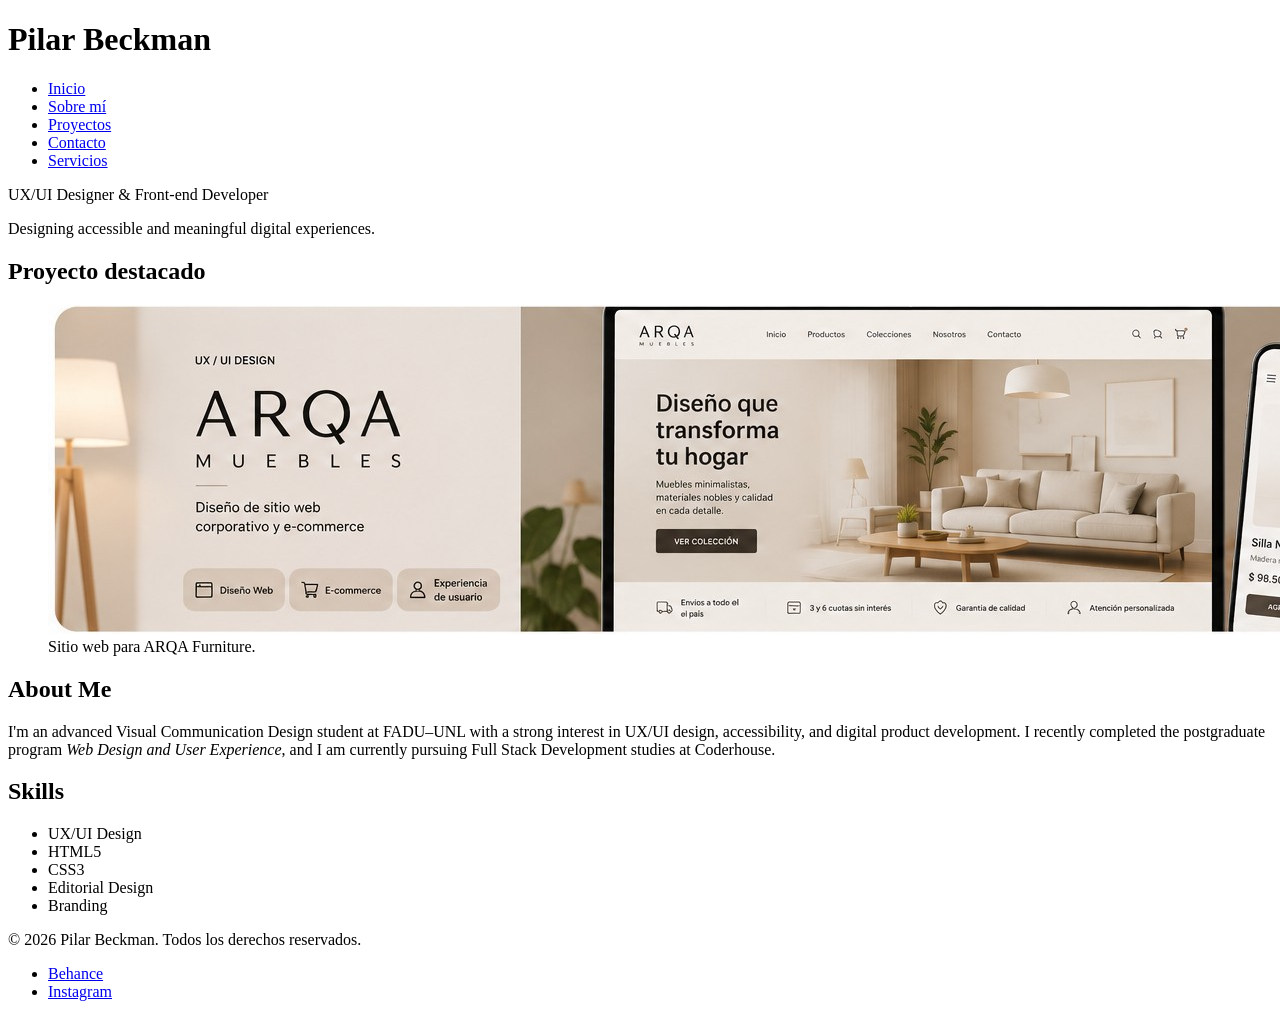
==== index.html @ 9c710c28 "Add files via upload First portfolio upload" ====
<!DOCTYPE html> <!-- Esto declara el tipo de documento HTML 5-->
<html lang="en"> <!-- Inicia el documento en ingles -->
<head> <!--  -->
    <meta charset="UTF-8">

    <meta name="viewport" content="width=device-width, initial-scale=1.0">

    <title>Pilar Beckman</title>
</head>

<body>
<header>
    <h1>Pilar Beckman</h1>
    <nav>
        <ul>
            <li><a href="./index.html">Inicio</a></li>
            <li><a href="./pages/sobre-mi.html">Sobre mí</a></li>
            <li><a href="./pages/proyectos.html">Proyectos</a></li>
            <li><a href="./pages/contacto.html">Contacto</a></li>
            <li><a href="./pages/servicios.html">Servicios</a></li>
        </ul>
    </nav>
</header>
<main>

<section>
    <article>
        <p>UX/UI Designer & Front-end Developer</p>
        <p>
            Designing accessible and meaningful digital experiences.
        </p>
    </article>
</section>

<section>
    <h2>Proyecto destacado</h2>
    <figure>
        <img
            src="./images/arqa.jpg"
            alt="Página principal del sitio web desarrollado para ARQA Furniture">
        <figcaption>
            Sitio web para ARQA Furniture.
        </figcaption>
    </figure>
</section>


<section>
    <h2>About Me</h2>
    <p>
        I'm an advanced Visual Communication Design student at FADU–UNL with a strong interest in UX/UI design, accessibility, and digital product development. I recently completed the postgraduate program <em>Web Design and User Experience</em>, and I am currently pursuing Full Stack Development studies at Coderhouse.
    </p>
</section>

<section>
    <h2>Skills</h2>
    <ul>
        <li>UX/UI Design</li>
        <li>HTML5</li>
        <li>CSS3</li>
        <li>Editorial Design</li>
        <li>Branding</li>
    </ul>
</section>

</main>

<footer>

    <p>
        © 2026 Pilar Beckman. Todos los derechos reservados.
    </p>

    <nav>

        <ul>

            <li>
                <a href="https://www.behance.net/">
                    Behance
                </a>
            </li>

            <li>
                <a href="https://www.instagram.com/">
                    Instagram
                </a>
            </li>

        </ul>

    </nav>

</footer>

</body>

</html>
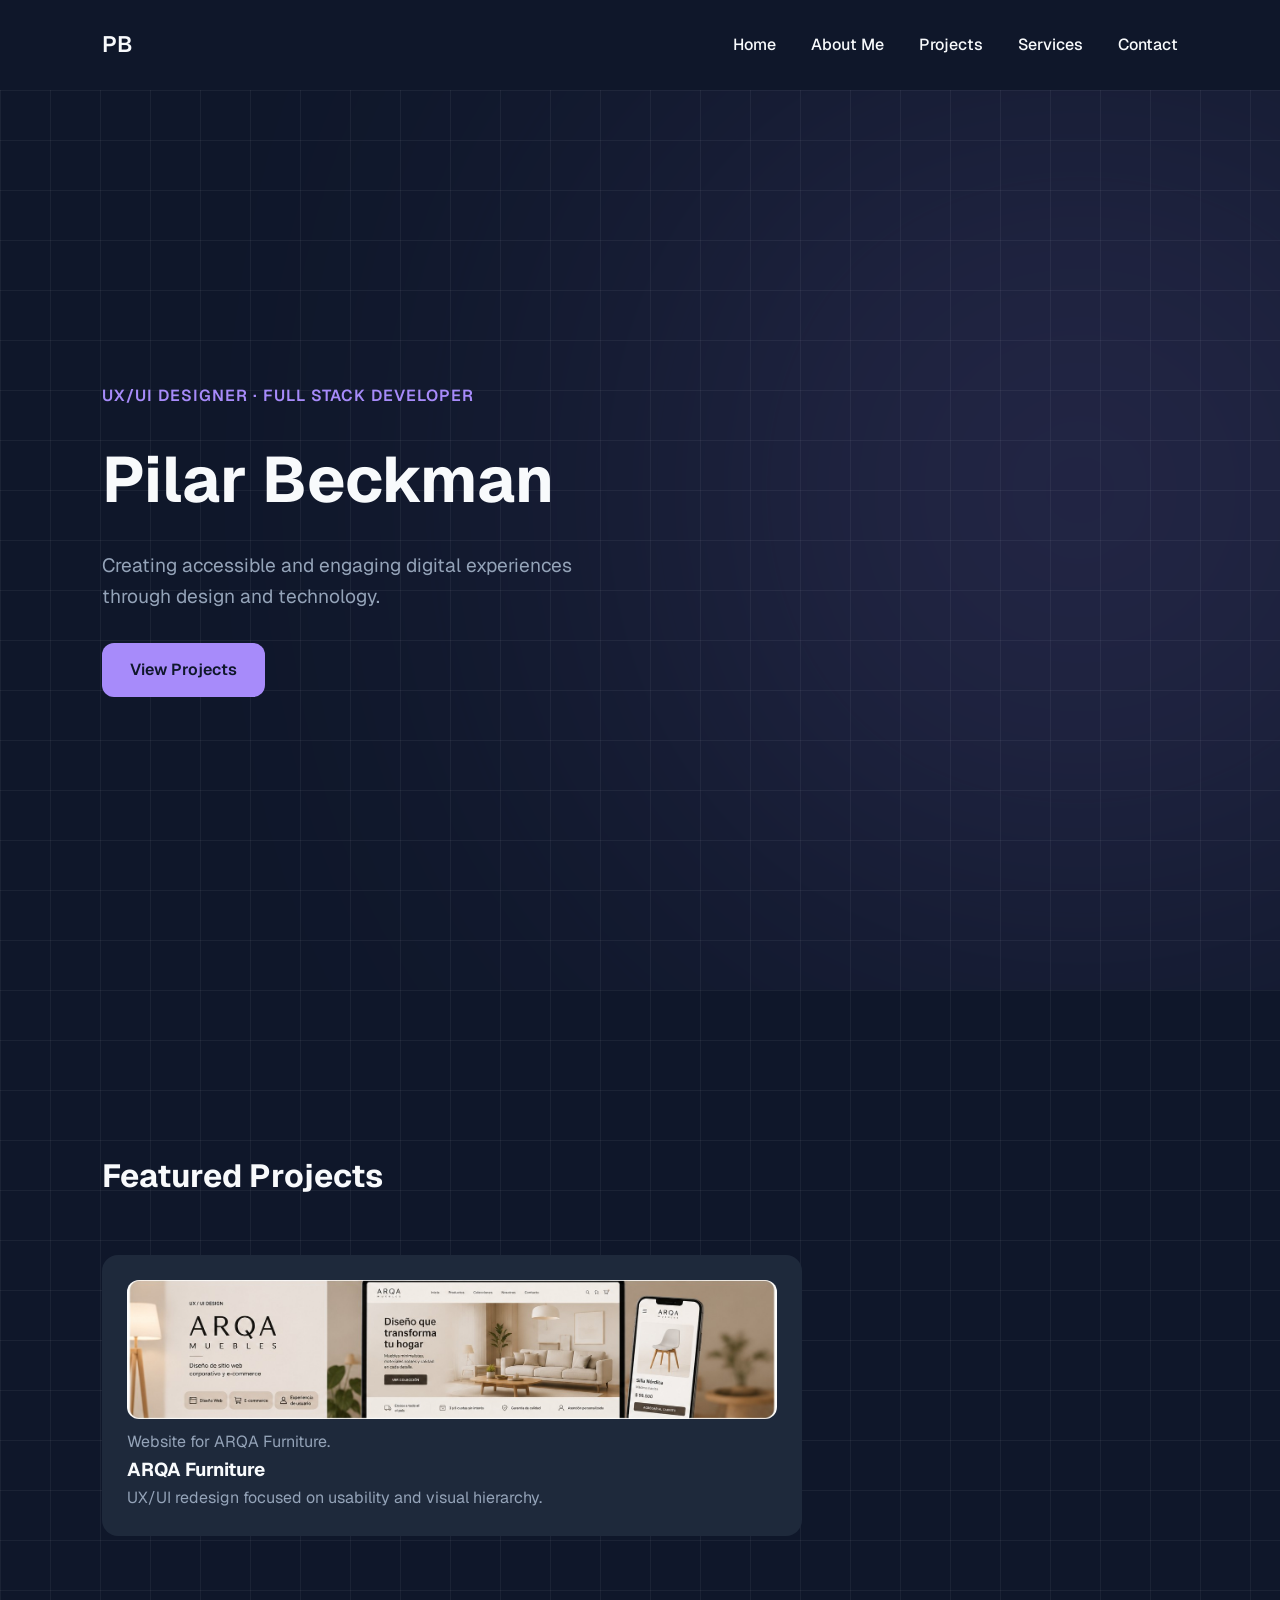
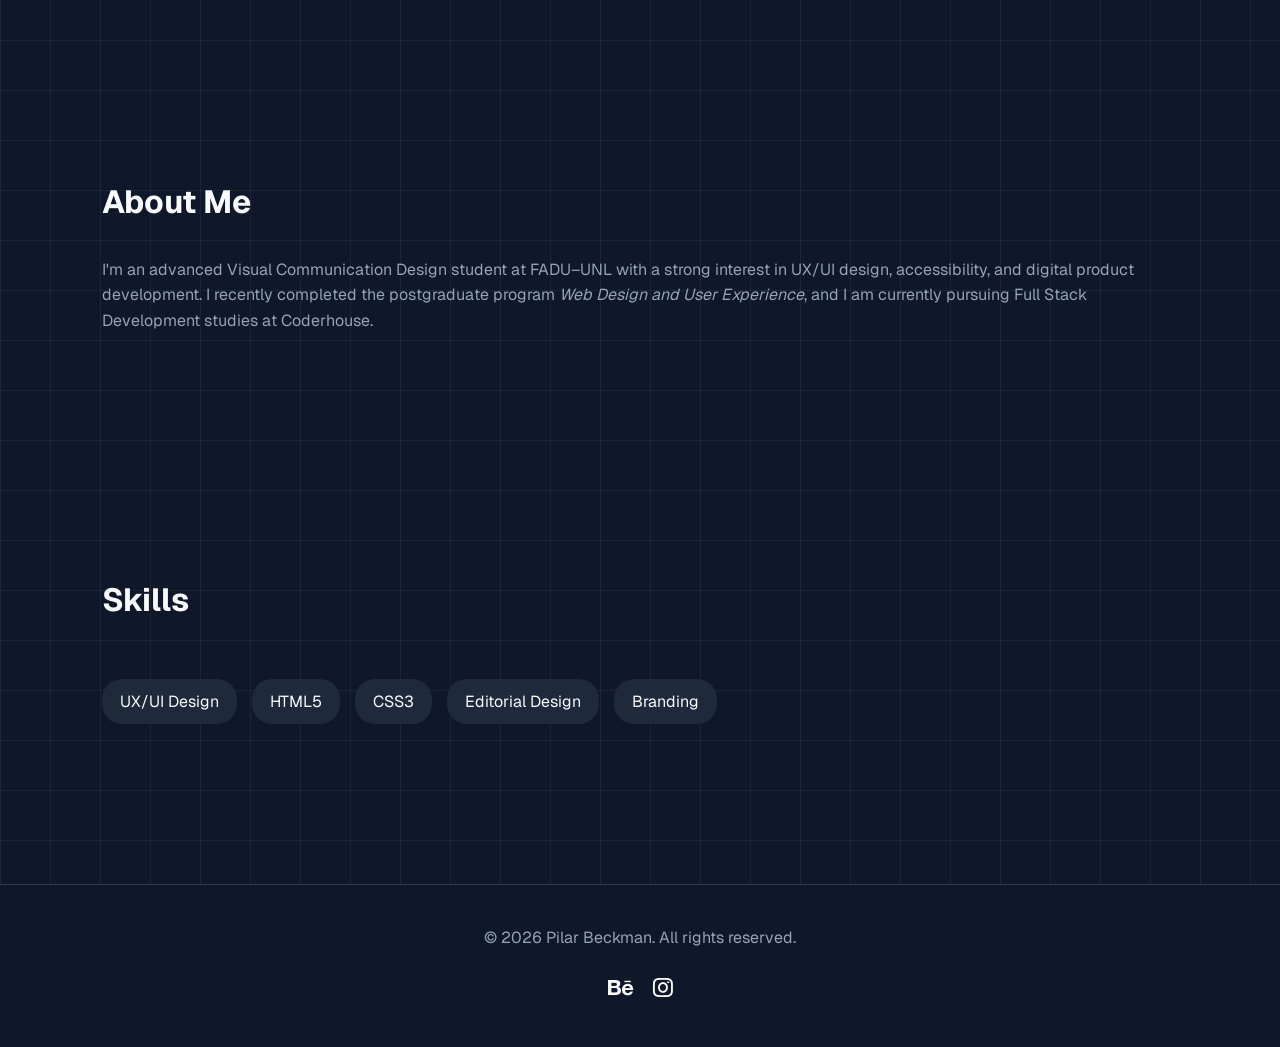
==== commit 3fcdbfbf: "Add files via upload Pre-entrega 3" ====
--- a/index.html
+++ b/index.html
@@ -1,98 +1,364 @@
-<!DOCTYPE html> <!-- Esto declara el tipo de documento HTML 5-->
-<html lang="en"> <!-- Inicia el documento en ingles -->
-<head> <!--  -->
+<!DOCTYPE html>
+
+<html lang="en">
+
+<head>
+
     <meta charset="UTF-8">
 
+    <link rel="preconnect" href="https://fonts.googleapis.com">
+
+    <link rel="preconnect" href="https://fonts.gstatic.com" crossorigin>
+
+    <link href="https://fonts.googleapis.com/css2?family=Geist:wght@100..900&display=swap" rel="stylesheet">
+
+    <link rel="stylesheet" href="./styles/styles.css">
+
     <meta name="viewport" content="width=device-width, initial-scale=1.0">
 
+    <link rel="stylesheet"
+    href="https://cdnjs.cloudflare.com/ajax/libs/font-awesome/6.5.2/css/all.min.css">
+
+
     <title>Pilar Beckman</title>
+
 </head>
 
+
+
 <body>
+
+
 <header>
-    <h1>Pilar Beckman</h1>
+
+    <h1 class="logo">
+        PB
+    </h1>
+
+
     <nav>
+
         <ul>
-            <li><a href="./index.html">Inicio</a></li>
-            <li><a href="./pages/sobre-mi.html">Sobre mí</a></li>
-            <li><a href="./pages/proyectos.html">Proyectos</a></li>
-            <li><a href="./pages/contacto.html">Contacto</a></li>
-            <li><a href="./pages/servicios.html">Servicios</a></li>
+
+            <li>
+                <a href="./index.html">
+                    Home
+                </a>
+            </li>
+
+
+            <li>
+                <a href="./pages/sobre-mi.html">
+                    About Me
+                </a>
+            </li>
+
+
+            <li>
+                <a href="./pages/proyectos.html">
+                    Projects
+                </a>
+            </li>
+
+
+            <li>
+                <a href="./pages/servicios.html">
+                    Services
+                </a>
+            </li>
+
+
+            <li>
+                <a href="./pages/contacto.html">
+                    Contact
+                </a>
+            </li>
+
         </ul>
+
     </nav>
+
+
 </header>
+
+
+
+
+
 <main>
 
-<section>
+
+<div class="grid-bg"></div>
+
+
+
+
+<section class="hero">
+
+
+    <div class="glow"></div>
+
+
     <article>
-        <p>UX/UI Designer & Front-end Developer</p>
+
+
+        <span class="tag">
+
+            UX/UI DESIGNER · FULL STACK DEVELOPER
+
+        </span>
+
+
+
+        <h1>
+            Pilar Beckman
+        </h1>
+
+
+
+
         <p>
-            Designing accessible and meaningful digital experiences.
+            Creating accessible and engaging digital experiences through design and technology.
         </p>
+
+
+
+
+        <a href="./pages/proyectos.html" class="btn">
+
+            View Projects
+
+        </a>
+
+
+
     </article>
+
+
 </section>
 
-<section>
-    <h2>Proyecto destacado</h2>
-    <figure>
-        <img
+
+
+
+
+
+
+<section class="featured-projects">
+
+
+    <h2>
+        Featured Projects
+    </h2>
+
+
+
+    <article>
+
+
+        <figure>
+
+
+            <img
             src="./images/arqa.jpg"
-            alt="Página principal del sitio web desarrollado para ARQA Furniture">
-        <figcaption>
-            Sitio web para ARQA Furniture.
-        </figcaption>
-    </figure>
+            alt="Homepage of the ARQA Furniture website.">
+
+
+
+            <figcaption>
+
+                Website for ARQA Furniture.
+
+            </figcaption>
+
+
+
+        </figure>
+
+
+
+
+        <h3>
+            ARQA Furniture
+        </h3>
+
+
+
+
+        <p>
+            UX/UI redesign focused on usability and visual hierarchy.
+        </p>
+
+
+
+    </article>
+
+
+
 </section>
 
 
-<section>
-    <h2>About Me</h2>
+
+
+
+
+
+
+<section class="about">
+
+
+    <article>
+
+
+        <h2>
+            About Me
+        </h2>
+
+
+
+        <p>
+
+            I'm an advanced Visual Communication Design student at FADU–UNL with a strong interest in UX/UI design, accessibility, and digital product development. I recently completed the postgraduate program <em>Web Design and User Experience</em>, and I am currently pursuing Full Stack Development studies at Coderhouse.
+
+        </p>
+
+
+
+    </article>
+
+
+</section>
+
+
+
+
+
+
+
+
+<section class="skills">
+
+
+    <h2>
+        Skills
+    </h2>
+
+
+
+    <ul>
+
+
+        <li>
+            UX/UI Design
+        </li>
+
+
+        <li>
+            HTML5
+        </li>
+
+
+        <li>
+            CSS3
+        </li>
+
+
+        <li>
+            Editorial Design
+        </li>
+
+
+        <li>
+            Branding
+        </li>
+
+
+    </ul>
+
+
+
+</section>
+
+
+
+
+
+</main>
+
+
+
+
+
+
+
+<footer>
+
+
+
     <p>
-        I'm an advanced Visual Communication Design student at FADU–UNL with a strong interest in UX/UI design, accessibility, and digital product development. I recently completed the postgraduate program <em>Web Design and User Experience</em>, and I am currently pursuing Full Stack Development studies at Coderhouse.
+
+        © 2026 Pilar Beckman. All rights reserved.
+
     </p>
-</section>
-
-<section>
-    <h2>Skills</h2>
-    <ul>
-        <li>UX/UI Design</li>
-        <li>HTML5</li>
-        <li>CSS3</li>
-        <li>Editorial Design</li>
-        <li>Branding</li>
-    </ul>
-</section>
-
-</main>
-
-<footer>
-
-    <p>
-        © 2026 Pilar Beckman. Todos los derechos reservados.
-    </p>
+
+
+
+
 
     <nav>
 
+
+
         <ul>
 
-            <li>
-                <a href="https://www.behance.net/">
-                    Behance
-                </a>
-            </li>
-
-            <li>
-                <a href="https://www.instagram.com/">
-                    Instagram
-                </a>
-            </li>
+
+
+
+            <li>
+
+
+                <a href="https://www.behance.net/pilinarb4f1b">
+
+                    <i class="fa-brands fa-behance"></i>
+
+                </a>
+
+
+            </li>
+
+
+
+
+
+            <li>
+
+
+                <a href="https://www.instagram.com/pilinarb/">
+
+                    <i class="fa-brands fa-instagram"></i>
+
+                </a>
+
+
+            </li>
+
+
+
 
         </ul>
 
+
+
     </nav>
 
+
+
 </footer>
 
+
+
+
+
 </body>
 
+
 </html>
--- a/styles/styles.css
+++ b/styles/styles.css
@@ -0,0 +1,490 @@
+* {
+    margin: 0;
+    padding: 0;
+    box-sizing: border-box;
+}
+
+
+:root {
+
+    --background: #0F172A;
+    --surface: #1E293B;
+    --text: #F8FAFC;
+    --text-secondary: #94A3B8;
+    --accent: #A78BFA;
+
+}
+
+
+html {
+
+    scroll-behavior: smooth;
+
+}
+
+
+
+body {
+
+    font-family: "Geist", sans-serif;
+    background: var(--background);
+    color: var(--text);
+    line-height: 1.6;
+    overflow-x: hidden;
+
+}
+
+
+
+/* ================= HEADER ================= */
+
+
+header {
+
+    height: 90px;
+    display: flex;
+    justify-content: space-between;
+    align-items: center;
+    padding: 0 8%;
+    position: relative;
+    z-index: 5;
+
+}
+
+
+.logo {
+
+    font-size: 1.4rem;
+    font-weight: 600;
+    letter-spacing: -0.5px;
+
+}
+
+
+header nav ul {
+
+    display: flex;
+    justify-content: flex-end;
+    align-items: center;
+    gap: 35px;
+    list-style: none;
+
+}
+
+
+header nav a {
+
+    text-decoration: none;
+    color: var(--text);
+    font-weight: 500;
+    transition: .3s;
+
+}
+
+
+header nav a:hover {
+
+    color: var(--accent);
+
+}
+
+
+
+
+
+/* ================= MAIN ================= */
+
+
+main {
+
+    position: relative;
+    overflow: hidden;
+
+}
+
+
+
+/* ================= GRID BACKGROUND ================= */
+
+
+.grid-bg {
+
+    position: absolute;
+    inset: 0;
+
+    background-image:
+
+        linear-gradient(
+            rgba(255,255,255,.05) 1px,
+            transparent 1px
+        ),
+
+        linear-gradient(
+            90deg,
+            rgba(255,255,255,.05) 1px,
+            transparent 1px
+        );
+
+    background-size: 50px 50px;
+
+    z-index: 0;
+
+}
+
+
+
+
+/* ================= HERO ================= */
+
+
+.hero {
+
+    min-height: 100vh;
+    display: flex;
+    flex-direction: column;
+    justify-content: center;
+    padding: 0 8%;
+    position: relative;
+    overflow: hidden;
+
+}
+
+
+.hero article {
+
+    max-width: 650px;
+    position: relative;
+    z-index: 1;
+
+}
+
+
+.hero h1 {
+
+    font-size: 4rem;
+    margin: 20px 0;
+
+}
+
+
+.tag {
+
+    color: var(--accent);
+    font-weight: 600;
+    letter-spacing: 1px;
+
+}
+
+
+.hero p {
+
+    font-size: 1.2rem;
+    max-width: 500px;
+
+}
+
+
+
+.glow {
+
+    position: absolute;
+
+    width: 700px;
+    height: 700px;
+
+    background: #A78BFA;
+
+    border-radius: 50%;
+
+    filter: blur(250px);
+
+    opacity: .25;
+
+    top: 50px;
+    right: -150px;
+
+    z-index: 0;
+
+}
+
+
+
+
+
+/* ================= SECTIONS ================= */
+
+
+section {
+
+    display: flex;
+    flex-direction: column;
+    gap: 24px;
+
+    padding: 80px 8%;
+
+    position: relative;
+    z-index: 2;
+
+    margin-bottom: 80px;
+
+}
+
+
+h2 {
+
+    font-size: 2rem;
+    margin-bottom: 30px;
+
+}
+
+
+p {
+
+    color: var(--text-secondary);
+
+}
+
+
+
+
+
+/* ================= PROJECT ================= */
+
+
+.featured-projects article {
+
+    max-width: 700px;
+
+    background: var(--surface);
+
+    padding: 25px;
+
+    border-radius: 16px;
+
+}
+
+
+
+figure img {
+
+    width: 100%;
+    border-radius: 12px;
+    display: block;
+
+}
+
+
+
+figcaption {
+
+    margin-top: 10px;
+    color: var(--text-secondary);
+
+}
+
+
+
+
+
+/* ================= SKILLS ================= */
+
+
+.skills ul {
+
+    display: flex;
+    flex-wrap: wrap;
+
+    gap: 15px;
+
+    list-style: none;
+
+}
+
+
+
+.skills li {
+
+    background: var(--surface);
+
+    padding: 10px 18px;
+
+    border-radius: 20px;
+
+}
+
+
+
+
+
+/* ================= BUTTON ================= */
+
+
+.btn {
+
+    display: inline-block;
+
+    margin-top: 30px;
+
+    background: var(--accent);
+
+    color: #0F172A;
+
+    padding: 14px 28px;
+
+    border-radius: 12px;
+
+    text-decoration: none;
+
+    font-weight: 600;
+
+    transition: .3s;
+
+}
+
+
+
+.btn:hover {
+
+    transform: translateY(-5px);
+
+}
+
+
+
+
+
+/* ================= FOOTER ================= */
+
+
+footer {
+
+    border-top: 1px solid rgba(255,255,255,.15);
+
+    text-align: center;
+
+    padding: 40px;
+
+}
+
+
+
+footer nav ul {
+
+    margin-top: 20px;
+
+    display: flex;
+
+    justify-content: center;
+
+    gap: 20px;
+
+    list-style: none;
+
+}
+
+
+
+footer a {
+
+    color: var(--text);
+
+    font-size: 1.4rem;
+
+}
+
+
+
+
+
+/* ================= MOBILE ================= */
+
+
+@media(max-width:768px) {
+
+
+    header {
+
+        width: 100%;
+
+        padding: 24px 8%;
+
+        display: flex;
+
+        justify-content: space-between;
+
+        align-items: center;
+
+    }
+
+
+    header nav ul {
+
+        display: flex;
+
+        justify-content: flex-end;
+
+        align-items: center;
+
+        gap: 35px;
+
+        list-style: none;
+
+    }
+
+
+    .hero h1 {
+
+        font-size: 2.5rem;
+
+    }
+
+
+    section {
+
+        padding: 60px 20px;
+
+    }
+
+
+}
+
+
+
+
+
+/* ================= PROJECTS PAGE ================= */
+
+
+.projects-container {
+
+    display: flex;
+
+    gap: 30px;
+
+    flex-wrap: wrap;
+
+}
+
+
+
+.project-card {
+
+    background: var(--surface);
+
+    padding: 25px;
+
+    border-radius: 16px;
+
+    flex: 1;
+
+}
+
+
+
+.project-card img {
+
+    width: 100%;
+
+    border-radius: 12px;
+
+}
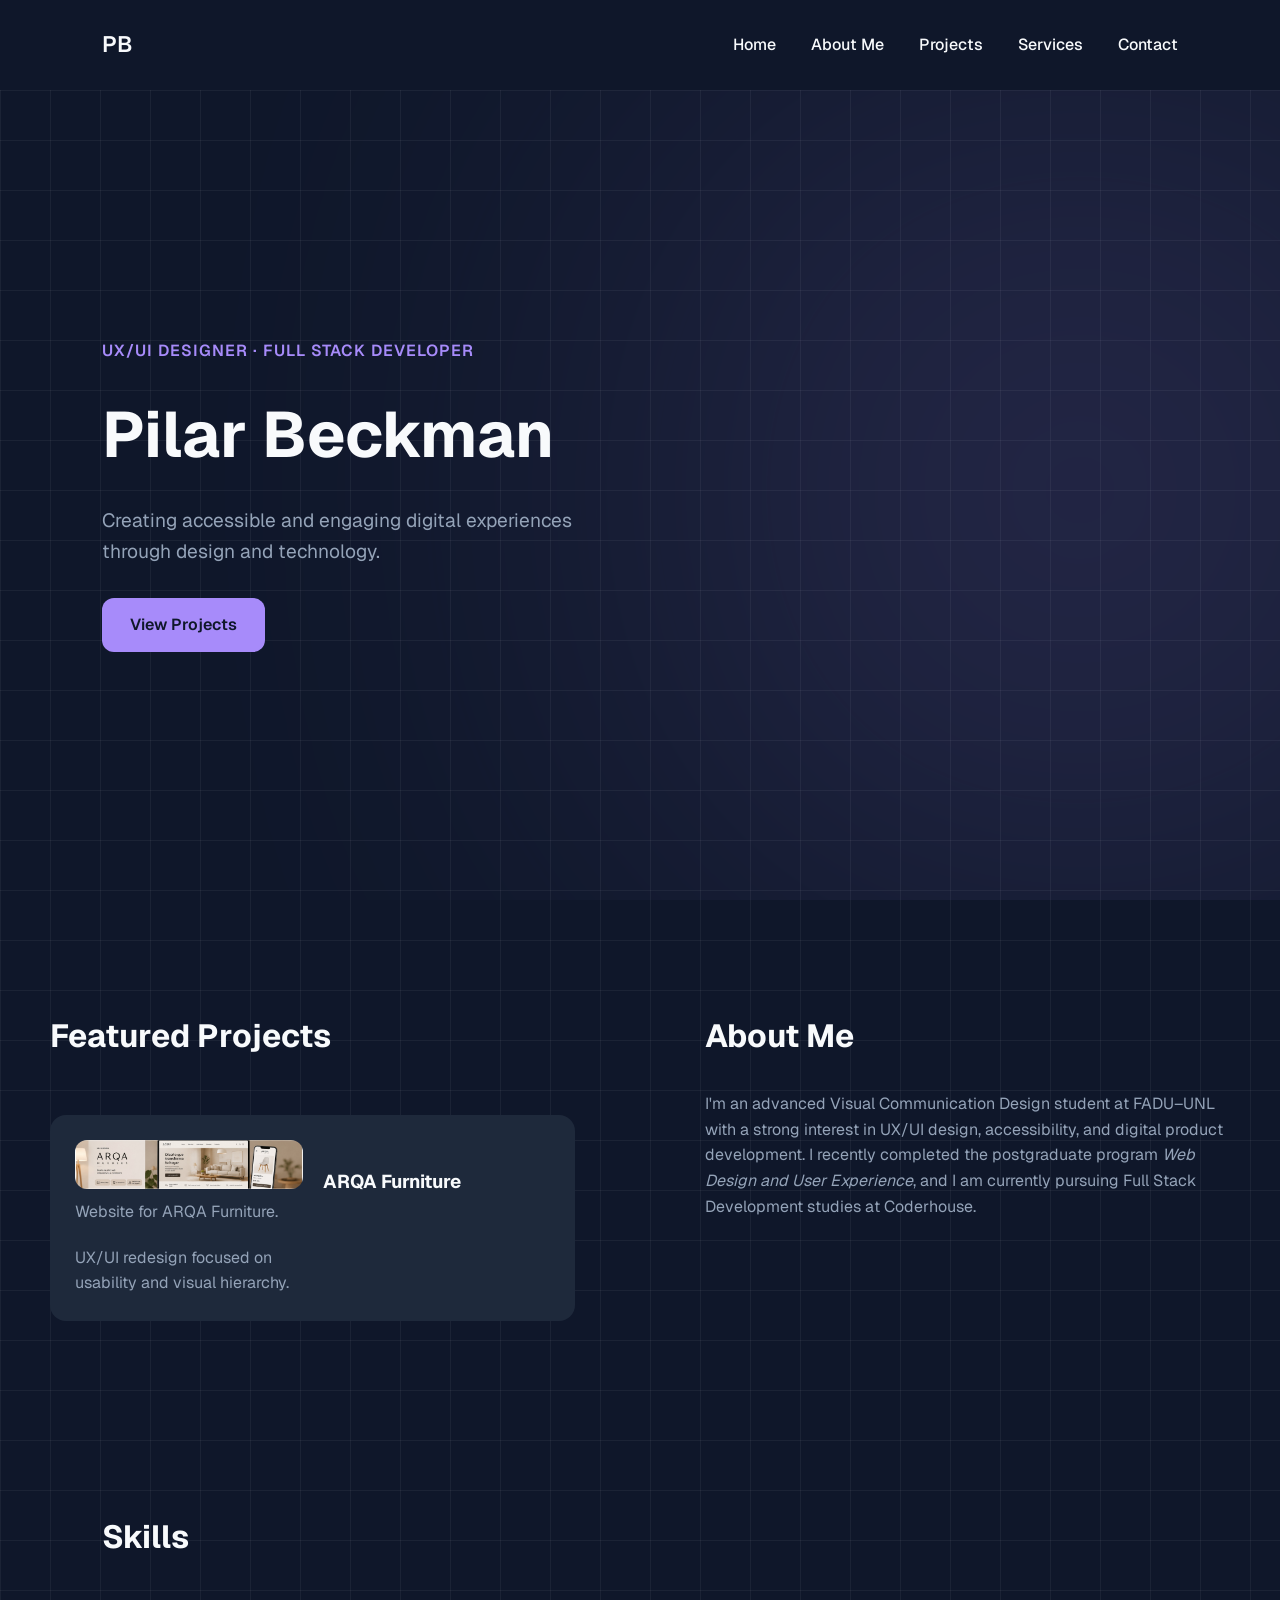
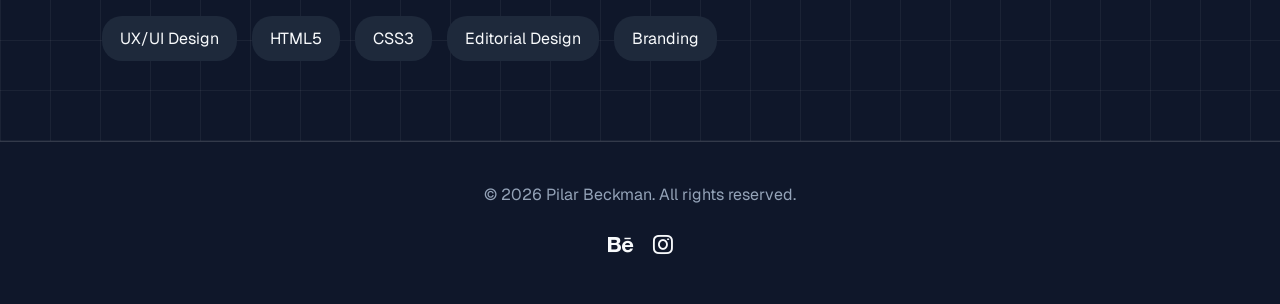
==== commit 57e7a0cf: "Preentrega 4 - CSS Grid and Media Queries Preentrega 4 - CSS Grid and Media Queries" ====
--- a/index.html
+++ b/index.html
@@ -85,7 +85,7 @@
 
 
 
-<main>
+<main class="home-grid">
 
 
 <div class="grid-bg"></div>
@@ -303,11 +303,6 @@
 
 
 
-
-    <nav>
-
-
-
         <ul>
 
 
@@ -348,7 +343,6 @@
 
 
 
-    </nav>
 
 
 
--- a/styles/styles.css
+++ b/styles/styles.css
@@ -1,9 +1,16 @@
-* {
+
+/* ============================
+   RESET
+============================ */
+    * {
     margin: 0;
     padding: 0;
     box-sizing: border-box;
 }
 
+/* ============================
+   VARIABLES
+============================ */
 
 :root {
 
@@ -15,14 +22,13 @@
 
 }
 
+/* ============================
+   CONFIGURACIÓN GENERAL
+============================ */
 
 html {
-
     scroll-behavior: smooth;
-
-}
-
-
+}
 
 body {
 
@@ -36,21 +42,22 @@
 
 
 
-/* ================= HEADER ================= */
+/* ============================
+   HEADER
+============================ */
 
 
 header {
 
-    height: 90px;
     display: flex;
-    justify-content: space-between;
+    flex-direction: column;
     align-items: center;
-    padding: 0 8%;
+    gap: 18px;
+    padding: 24px 8%;
     position: relative;
     z-index: 5;
 
 }
-
 
 .logo {
 
@@ -60,17 +67,16 @@
 
 }
 
-
 header nav ul {
 
     display: flex;
-    justify-content: flex-end;
+    justify-content: center;
     align-items: center;
-    gap: 35px;
+    flex-wrap: wrap;
+    gap: 16px;
     list-style: none;
 
 }
-
 
 header nav a {
 
@@ -88,11 +94,9 @@
 
 }
 
-
-
-
-
-/* ================= MAIN ================= */
+/* ============================
+   MAIN
+============================ */
 
 
 main {
@@ -100,15 +104,37 @@
     position: relative;
     overflow: hidden;
 
-}
-
-
-
-/* ================= GRID BACKGROUND ================= */
+
+}
+
+/* ================= HOME GRID ================= */
+
+.home-grid{
+
+    display:grid;
+
+    grid-template-columns:1fr;
+
+        gap:20px;
+
+    grid-template-areas:
+
+        "hero"
+        "featured"
+        "about"
+        "skills";
+
+}
+
+/* ============================
+   GRID BACKGROUND
+============================ */
 
 
 .grid-bg {
 
+
+    grid-area:1 / 1 / -1 / -1;
     position: absolute;
     inset: 0;
 
@@ -132,20 +158,21 @@
 }
 
 
-
-
-/* ================= HERO ================= */
+/* ============================
+   HERO
+============================ */
 
 
 .hero {
-
-    min-height: 100vh;
+    grid-area:hero;
+    min-height:auto;
     display: flex;
     flex-direction: column;
     justify-content: center;
-    padding: 0 8%;
+    padding:40px 8%;
     position: relative;
     overflow: hidden;
+
 
 }
 
@@ -161,7 +188,7 @@
 
 .hero h1 {
 
-    font-size: 4rem;
+    font-size:clamp(2.3rem,6vw,4rem);
     margin: 20px 0;
 
 }
@@ -208,10 +235,9 @@
 }
 
 
-
-
-
-/* ================= SECTIONS ================= */
+/* ============================
+   SECCIONES GENERALES
+============================ */
 
 
 section {
@@ -225,7 +251,7 @@
     position: relative;
     z-index: 2;
 
-    margin-bottom: 80px;
+    margin-bottom: 0px;
 
 }
 
@@ -245,21 +271,29 @@
 }
 
 
-
-
-
-/* ================= PROJECT ================= */
-
-
-.featured-projects article {
-
-    max-width: 700px;
-
-    background: var(--surface);
-
-    padding: 25px;
-
-    border-radius: 16px;
+/* ============================
+   PROYECTO DESTACADO (INDEX)
+============================ */
+
+.featured-projects{
+
+    grid-area:featured;
+
+}
+
+.featured-projects article{
+
+    display:grid;
+
+    grid-template-columns:1fr;
+
+    gap:20px;
+
+    background:var(--surface);
+
+    padding:25px;
+
+    border-radius:16px;
 
 }
 
@@ -282,12 +316,22 @@
 
 }
 
-
-
-
-
-/* ================= SKILLS ================= */
-
+img{
+
+    max-width:100%;
+    height:auto;
+
+}
+
+/* ============================
+   SKILLS
+============================ */
+
+.skills{
+
+    grid-area:skills;
+
+}
 
 .skills ul {
 
@@ -313,10 +357,9 @@
 }
 
 
-
-
-
-/* ================= BUTTON ================= */
+/* ============================
+   BOTONES
+============================ */
 
 
 .btn {
@@ -350,10 +393,9 @@
 }
 
 
-
-
-
-/* ================= FOOTER ================= */
+/* ============================
+   FOOTER
+============================ */
 
 
 footer {
@@ -368,7 +410,7 @@
 
 
 
-footer nav ul {
+footer ul {
 
     margin-top: 20px;
 
@@ -396,95 +438,201 @@
 
 
 
-/* ================= MOBILE ================= */
-
-
-@media(max-width:768px) {
-
+/* ============================
+   PÁGINA PROYECTOS
+============================ */
+
+.projects{
+
+    padding-top:120px 8% 80px;
+
+}
+
+.projects-container{
+
+    display:grid;
+
+    grid-template-columns:1fr;
+
+    gap:30px;
+
+    grid-template-areas:
+        "project1"
+        "project2"
+        "project3";
+
+}
+
+.project-card:nth-child(1){
+    grid-area: project1;
+}
+
+.project-card:nth-child(2){
+    grid-area: project2;
+}
+
+.project-card:nth-child(3){
+    grid-area: project3;
+}
+
+
+
+.project-card {
+
+    background: var(--surface);
+
+    padding: 25px;
+
+    border-radius: 16px;
+
+
+}
+
+
+
+.project-card img {
+
+    width: 100%;
+
+    border-radius: 12px;
+
+}
+
+/* ============================
+   PÁGINA ABOUT
+============================ */
+
+.about{
+
+    grid-area:about;
+
+}
+
+.profile-photo {
+
+    max-width: 280px;
+    margin-top: 30px;
+
+}
+
+.profile-photo img {
+
+    width: 100%;
+    border-radius: 12px;
+
+}
+
+/* ============================
+   PÁGINA SERVICES
+============================ */
+
+.service-photo {
+
+    max-width: 400px;
+    margin-top: 30px;
+
+}
+
+.service-photo img {
+
+    width: 100%;
+    border-radius: 12px;
+
+}
+
+
+/* ================= TABLET ================= */
+
+@media (min-width:768px){
 
     header {
 
-        width: 100%;
-
-        padding: 24px 8%;
-
-        display: flex;
-
-        justify-content: space-between;
-
-        align-items: center;
+    flex-direction: row;
+    justify-content: space-between;
+    align-items: center;
+
+    height: 90px;
+
+    padding: 0 8%;
+
+}
+
+header nav ul {
+
+    flex-direction: row;
+    justify-content: flex-end;
+    align-items: center;
+    flex-wrap: nowrap;
+    gap: 35px;
+
+}
+
+    .hero{
+
+    min-height: calc(100vh - 90px);
+
+}
+
+    .hero h1{
+
+        font-size:3.2rem;
 
     }
 
-
-    header nav ul {
-
-        display: flex;
-
-        justify-content: flex-end;
-
-        align-items: center;
-
-        gap: 35px;
-
-        list-style: none;
+    .projects-container{
+
+        grid-template-columns:repeat(2,1fr);
+
+        grid-template-areas:
+
+            "project1 project2"
+            "project3 project3";
 
     }
 
 
-    .hero h1 {
-
-        font-size: 2.5rem;
+}
+
+/* ================= DESKTOP ================= */
+
+@media (min-width:1024px){
+
+    .home-grid{
+
+    grid-template-columns:1fr 1fr;
+
+    grid-template-areas:
+
+        "hero hero"
+        "featured about"
+        "skills skills";
+
+    gap:30px;
+
+}
+
+    .hero h1{
+
+    font-size:clamp(2.5rem,6vw,4rem);
+
+}
+
+    .projects-container{
+
+        grid-template-columns:repeat(3,1fr);
+
+        grid-template-areas:
+
+            "project1 project2 project3";
 
     }
 
-
-    section {
-
-        padding: 60px 20px;
-
-    }
-
-
-}
-
-
-
-
-
-/* ================= PROJECTS PAGE ================= */
-
-
-.projects-container {
-
-    display: flex;
-
-    gap: 30px;
-
-    flex-wrap: wrap;
-
-}
-
-
-
-.project-card {
-
-    background: var(--surface);
-
-    padding: 25px;
-
-    border-radius: 16px;
-
-    flex: 1;
-
-}
-
-
-
-.project-card img {
-
-    width: 100%;
-
-    border-radius: 12px;
+    .featured-projects article{
+
+    grid-template-columns:1fr 1fr;
+
+    align-items:center;
+
+}
 
 }
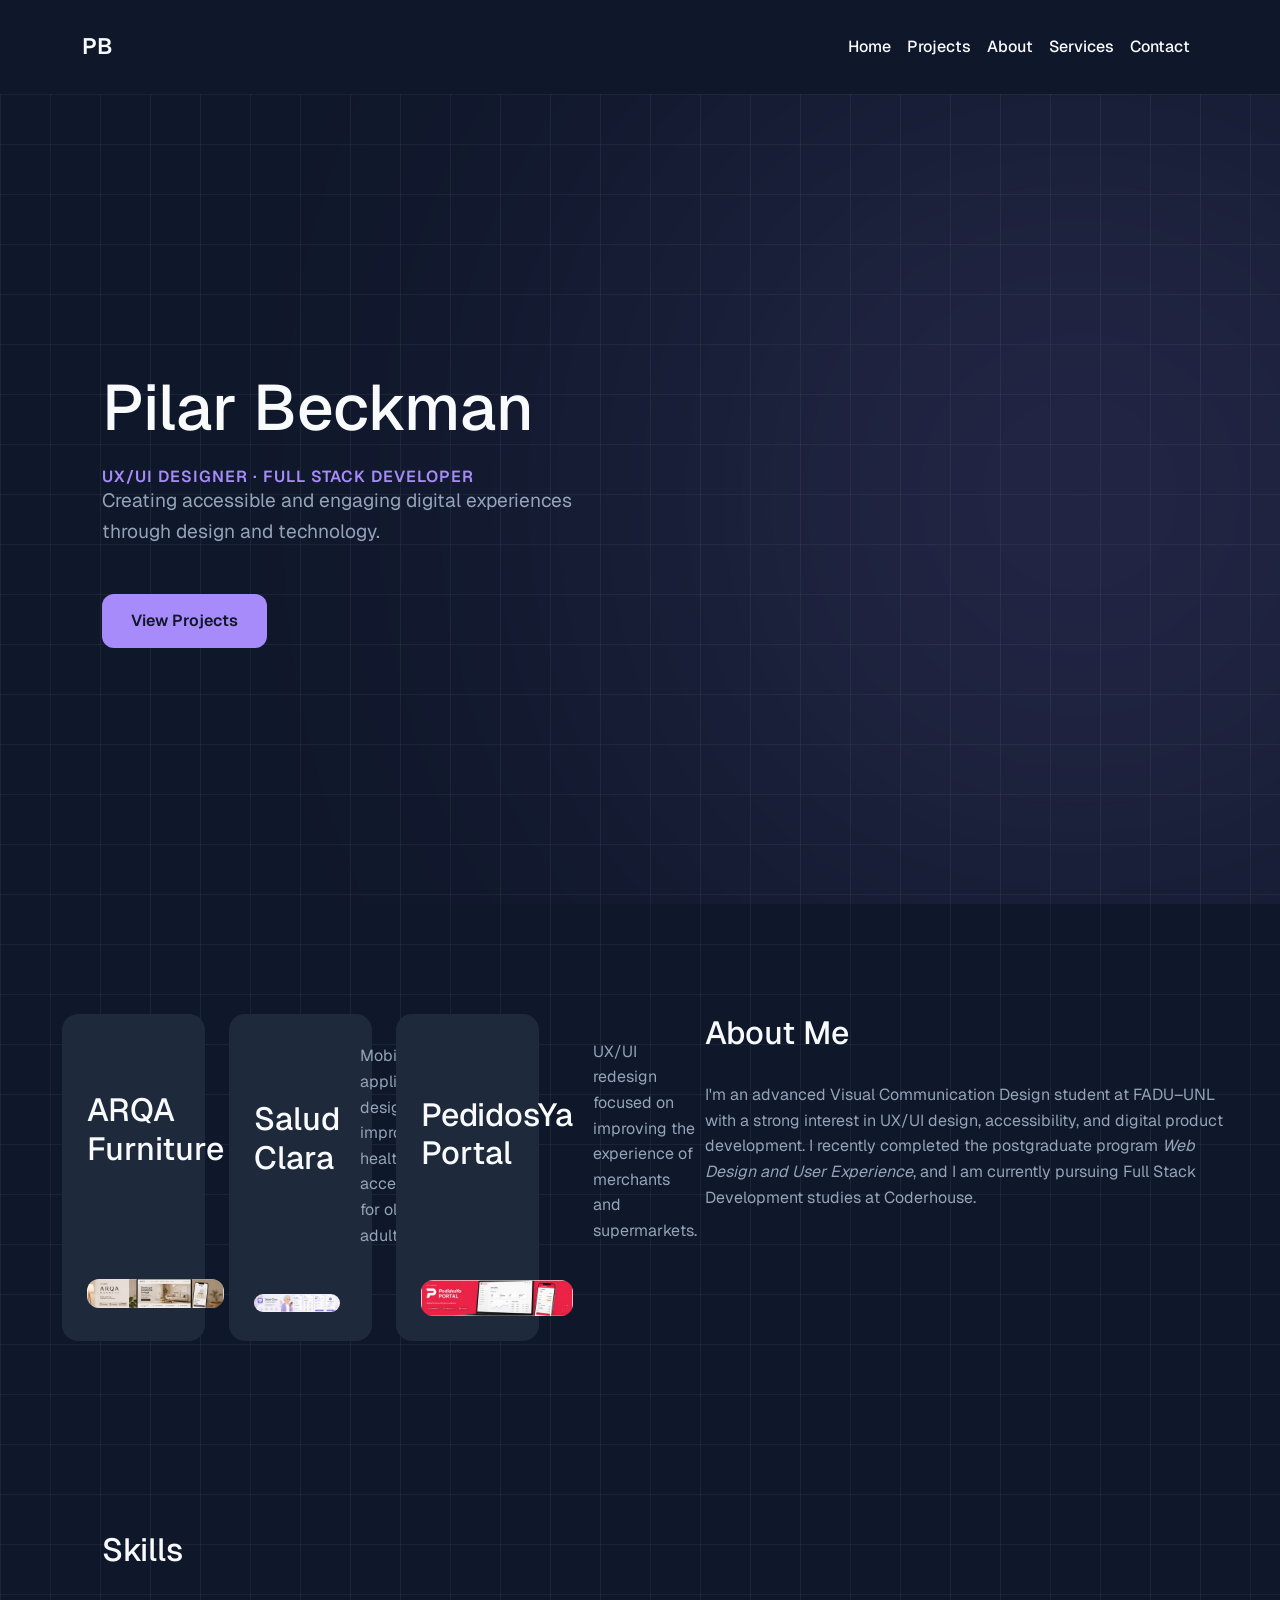
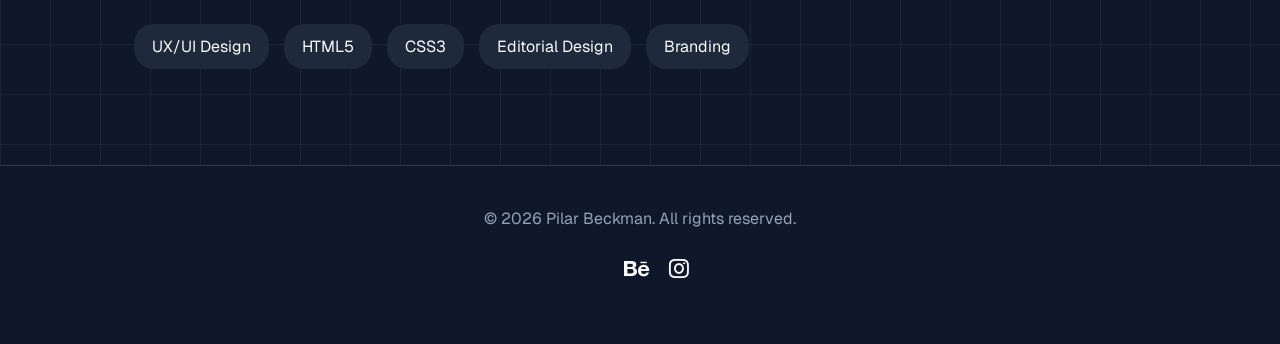
==== commit 5e0f68ce: "Preentrega 5 - Bootstrap" ====
--- a/index.html
+++ b/index.html
@@ -1,358 +1,332 @@
 <!DOCTYPE html>
-
 <html lang="en">
 
 <head>
-
     <meta charset="UTF-8">
-
+    <meta name="viewport" content="width=device-width, initial-scale=1.0">
+
+    <!-- Google Fonts -->
     <link rel="preconnect" href="https://fonts.googleapis.com">
-
     <link rel="preconnect" href="https://fonts.gstatic.com" crossorigin>
-
     <link href="https://fonts.googleapis.com/css2?family=Geist:wght@100..900&display=swap" rel="stylesheet">
 
+    <!-- Font Awesome -->
+    <link
+        rel="stylesheet"
+        href="https://cdnjs.cloudflare.com/ajax/libs/font-awesome/6.5.2/css/all.min.css">
+
+    <!-- Bootstrap -->
+    <link
+        href="https://cdn.jsdelivr.net/npm/bootstrap@5.3.7/dist/css/bootstrap.min.css"
+        rel="stylesheet">
+
+    <!-- CSS propio -->
     <link rel="stylesheet" href="./styles/styles.css">
 
-    <meta name="viewport" content="width=device-width, initial-scale=1.0">
-
-    <link rel="stylesheet"
-    href="https://cdnjs.cloudflare.com/ajax/libs/font-awesome/6.5.2/css/all.min.css">
-
-
-    <title>Pilar Beckman</title>
-
+    <title>Pilar Beckman | Portfolio</title>
 </head>
 
-
-
 <body>
 
-
-<header>
-
-    <h1 class="logo">
-        PB
-    </h1>
-
-
-    <nav>
+    <!-- HEADER -->
+    <header>
+
+        <nav class="navbar navbar-expand-lg">
+
+            <div class="container">
+
+                <!-- LOGO -->
+                <a class="navbar-brand" href="./index.html">
+                    PB
+                </a>
+
+                <!-- BOTÓN HAMBURGUESA -->
+                <button
+                    class="navbar-toggler"
+                    type="button"
+                    data-bs-toggle="collapse"
+                    data-bs-target="#navbarNav"
+                    aria-controls="navbarNav"
+                    aria-expanded="false"
+                    aria-label="Toggle navigation">
+
+                    <span class="navbar-toggler-icon"></span>
+
+                </button>
+
+                <!-- MENÚ -->
+                <div class="collapse navbar-collapse" id="navbarNav">
+
+                    <ul class="navbar-nav ms-auto">
+
+                        <li class="nav-item">
+                            <a class="nav-link" href="./index.html">
+                                Home
+                            </a>
+                        </li>
+
+                        <li class="nav-item">
+                            <a class="nav-link" href="./pages/proyectos.html">
+                                Projects
+                            </a>
+                        </li>
+
+                        <li class="nav-item">
+                            <a class="nav-link" href="./pages/sobre-mi.html">
+                                About
+                            </a>
+                        </li>
+
+                        <li class="nav-item">
+                            <a class="nav-link" href="./pages/servicios.html">
+                                Services
+                            </a>
+                        </li>
+
+                        <li class="nav-item">
+                            <a class="nav-link" href="./pages/contacto.html">
+                                Contact
+                            </a>
+                        </li>
+
+                    </ul>
+
+                </div>
+
+            </div>
+
+        </nav>
+
+    </header>
+
+
+    <!-- MAIN -->
+    <main class="home-grid">
+
+        <!-- FONDO GRID -->
+        <div class="grid-bg"></div>
+
+
+        <!-- HERO -->
+        <section class="hero">
+
+            <div class="glow"></div>
+
+            <article>
+
+                <h1>
+                    Pilar Beckman
+                </h1>
+
+                <h2 class="tag">
+                    UX/UI DESIGNER · FULL STACK DEVELOPER
+                </h2>
+
+                <p>
+                    Creating accessible and engaging digital experiences
+                    through design and technology.
+                </p>
+
+                <a href="./pages/proyectos.html" class="btn">
+                    View Projects
+                </a>
+
+            </article>
+
+        </section>
+
+
+        <!-- FEATURED PROJECTS -->
+        <section class="featured-projects">
+
+            <div class="container">
+
+                <div class="row g-4">
+
+                    <!-- PROJECT 1 -->
+                    <div class="col-12 col-md-6 col-lg-4">
+
+                        <article class="project-card">
+
+                            <h2>
+                                ARQA Furniture
+                            </h2>
+
+                            <p>
+                                Website and e-commerce experience for a furniture brand.
+                            </p>
+
+                            <figure>
+
+                                <img
+                                    src="./images/arqa.jpg"
+                                    alt="Homepage of ARQA Furniture website">
+
+                            </figure>
+
+                        </article>
+
+                    </div>
+
+
+                    <!-- PROJECT 2 -->
+                    <div class="col-12 col-md-6 col-lg-4">
+
+                        <article class="project-card">
+
+                            <h2>
+                                Salud Clara
+                            </h2>
+
+                            <p>
+                                Mobile application designed to improve healthcare
+                                accessibility for older adults.
+                            </p>
+
+                            <figure>
+
+                                <img
+                                    src="./images/saludclara.jpg"
+                                    alt="Salud Clara mobile application">
+
+                            </figure>
+
+                        </article>
+
+                    </div>
+
+
+                    <!-- PROJECT 3 -->
+                    <div class="col-12 col-md-6 col-lg-4">
+
+                        <article class="project-card">
+
+                            <h2>
+                                PedidosYa Portal
+                            </h2>
+
+                            <p>
+                                UX/UI redesign focused on improving the experience
+                                of merchants and supermarkets.
+                            </p>
+
+                            <figure>
+
+                                <img
+                                    src="./images/pedidosya.jpg"
+                                    alt="PedidosYa Portal redesign">
+
+                            </figure>
+
+                        </article>
+
+                    </div>
+
+                </div>
+
+            </div>
+
+        </section>
+
+
+        <!-- ABOUT -->
+        <section class="about">
+
+            <article>
+
+                <h2>
+                    About Me
+                </h2>
+
+                <p>
+                    I'm an advanced Visual Communication Design student at
+                    FADU–UNL with a strong interest in UX/UI design,
+                    accessibility, and digital product development. I recently
+                    completed the postgraduate program
+                    <em>Web Design and User Experience</em>, and I am currently
+                    pursuing Full Stack Development studies at Coderhouse.
+                </p>
+
+            </article>
+
+        </section>
+
+
+        <!-- SKILLS -->
+        <section class="skills">
+
+            <h2>
+                Skills
+            </h2>
+
+            <ul>
+
+                <li>
+                    UX/UI Design
+                </li>
+
+                <li>
+                    HTML5
+                </li>
+
+                <li>
+                    CSS3
+                </li>
+
+                <li>
+                    Editorial Design
+                </li>
+
+                <li>
+                    Branding
+                </li>
+
+            </ul>
+
+        </section>
+
+    </main>
+
+
+    <!-- FOOTER -->
+    <footer>
+
+        <p>
+            © 2026 Pilar Beckman. All rights reserved.
+        </p>
 
         <ul>
 
             <li>
-                <a href="./index.html">
-                    Home
+                <a
+                    href="https://www.behance.net/pilinarb4f1b"
+                    aria-label="Behance">
+
+                    <i class="fa-brands fa-behance"></i>
+
                 </a>
             </li>
 
-
             <li>
-                <a href="./pages/sobre-mi.html">
-                    About Me
+                <a
+                    href="https://www.instagram.com/pilinarb/"
+                    aria-label="Instagram">
+
+                    <i class="fa-brands fa-instagram"></i>
+
                 </a>
             </li>
 
-
-            <li>
-                <a href="./pages/proyectos.html">
-                    Projects
-                </a>
-            </li>
-
-
-            <li>
-                <a href="./pages/servicios.html">
-                    Services
-                </a>
-            </li>
-
-
-            <li>
-                <a href="./pages/contacto.html">
-                    Contact
-                </a>
-            </li>
-
         </ul>
 
-    </nav>
-
-
-</header>
-
-
-
-
-
-<main class="home-grid">
-
-
-<div class="grid-bg"></div>
-
-
-
-
-<section class="hero">
-
-
-    <div class="glow"></div>
-
-
-    <article>
-
-
-        <span class="tag">
-
-            UX/UI DESIGNER · FULL STACK DEVELOPER
-
-        </span>
-
-
-
-        <h1>
-            Pilar Beckman
-        </h1>
-
-
-
-
-        <p>
-            Creating accessible and engaging digital experiences through design and technology.
-        </p>
-
-
-
-
-        <a href="./pages/proyectos.html" class="btn">
-
-            View Projects
-
-        </a>
-
-
-
-    </article>
-
-
-</section>
-
-
-
-
-
-
-
-<section class="featured-projects">
-
-
-    <h2>
-        Featured Projects
-    </h2>
-
-
-
-    <article>
-
-
-        <figure>
-
-
-            <img
-            src="./images/arqa.jpg"
-            alt="Homepage of the ARQA Furniture website.">
-
-
-
-            <figcaption>
-
-                Website for ARQA Furniture.
-
-            </figcaption>
-
-
-
-        </figure>
-
-
-
-
-        <h3>
-            ARQA Furniture
-        </h3>
-
-
-
-
-        <p>
-            UX/UI redesign focused on usability and visual hierarchy.
-        </p>
-
-
-
-    </article>
-
-
-
-</section>
-
-
-
-
-
-
-
-
-<section class="about">
-
-
-    <article>
-
-
-        <h2>
-            About Me
-        </h2>
-
-
-
-        <p>
-
-            I'm an advanced Visual Communication Design student at FADU–UNL with a strong interest in UX/UI design, accessibility, and digital product development. I recently completed the postgraduate program <em>Web Design and User Experience</em>, and I am currently pursuing Full Stack Development studies at Coderhouse.
-
-        </p>
-
-
-
-    </article>
-
-
-</section>
-
-
-
-
-
-
-
-
-<section class="skills">
-
-
-    <h2>
-        Skills
-    </h2>
-
-
-
-    <ul>
-
-
-        <li>
-            UX/UI Design
-        </li>
-
-
-        <li>
-            HTML5
-        </li>
-
-
-        <li>
-            CSS3
-        </li>
-
-
-        <li>
-            Editorial Design
-        </li>
-
-
-        <li>
-            Branding
-        </li>
-
-
-    </ul>
-
-
-
-</section>
-
-
-
-
-
-</main>
-
-
-
-
-
-
-
-<footer>
-
-
-
-    <p>
-
-        © 2026 Pilar Beckman. All rights reserved.
-
-    </p>
-
-
-
-
-        <ul>
-
-
-
-
-            <li>
-
-
-                <a href="https://www.behance.net/pilinarb4f1b">
-
-                    <i class="fa-brands fa-behance"></i>
-
-                </a>
-
-
-            </li>
-
-
-
-
-
-            <li>
-
-
-                <a href="https://www.instagram.com/pilinarb/">
-
-                    <i class="fa-brands fa-instagram"></i>
-
-                </a>
-
-
-            </li>
-
-
-
-
-        </ul>
-
-
-
-
-
-
-</footer>
-
-
-
-
+    </footer>
+
+
+    <!-- Bootstrap JavaScript -->
+    <script
+        src="https://cdn.jsdelivr.net/npm/bootstrap@5.3.7/dist/js/bootstrap.bundle.min.js">
+    </script>
 
 </body>
 
-
 </html>
--- a/styles/styles.css
+++ b/styles/styles.css
@@ -1,26 +1,26 @@
-
 /* ============================
    RESET
 ============================ */
-    * {
+
+* {
     margin: 0;
     padding: 0;
     box-sizing: border-box;
 }
 
+
 /* ============================
    VARIABLES
 ============================ */
 
 :root {
-
     --background: #0F172A;
     --surface: #1E293B;
     --text: #F8FAFC;
     --text-secondary: #94A3B8;
     --accent: #A78BFA;
-
-}
+}
+
 
 /* ============================
    CONFIGURACIÓN GENERAL
@@ -31,130 +31,114 @@
 }
 
 body {
-
     font-family: "Geist", sans-serif;
     background: var(--background);
     color: var(--text);
     line-height: 1.6;
     overflow-x: hidden;
-
-}
-
+}
 
 
 /* ============================
    HEADER
 ============================ */
 
-
 header {
-
-    display: flex;
-    flex-direction: column;
-    align-items: center;
-    gap: 18px;
-    padding: 24px 8%;
     position: relative;
     z-index: 5;
-
-}
-
-.logo {
-
+}
+
+.navbar {
+    padding: 24px 0;
+}
+
+.navbar-brand {
+    color: var(--text);
     font-size: 1.4rem;
     font-weight: 600;
     letter-spacing: -0.5px;
-
-}
-
-header nav ul {
-
-    display: flex;
-    justify-content: center;
-    align-items: center;
-    flex-wrap: wrap;
-    gap: 16px;
-    list-style: none;
-
-}
-
-header nav a {
-
-    text-decoration: none;
+}
+
+.nav-link {
     color: var(--text);
     font-weight: 500;
-    transition: .3s;
-
-}
-
-
-header nav a:hover {
-
+    transition: 0.3s;
+}
+
+.nav-link:hover,
+.nav-link:focus {
     color: var(--accent);
-
-}
+}
+
+.navbar-toggler {
+    border-color: var(--text);
+}
+
+.navbar-toggler-icon {
+    filter: invert(1);
+}
+
 
 /* ============================
    MAIN
 ============================ */
 
-
 main {
-
     position: relative;
     overflow: hidden;
-
-
-}
-
-/* ================= HOME GRID ================= */
-
-.home-grid{
-
-    display:grid;
-
-    grid-template-columns:1fr;
-
-        gap:20px;
+}
+
+section {
+    display: flex;
+    flex-direction: column;
+    gap: 24px;
+    padding: 80px 8%;
+    position: relative;
+    z-index: 2;
+}
+
+
+/* ============================
+   HOME - CSS GRID
+============================ */
+
+.home-grid {
+    display: grid;
+
+    grid-template-columns: 1fr;
 
     grid-template-areas:
-
         "hero"
         "featured"
         "about"
         "skills";
 
-}
+    gap: 20px;
+}
+
 
 /* ============================
    GRID BACKGROUND
 ============================ */
 
-
 .grid-bg {
-
-
-    grid-area:1 / 1 / -1 / -1;
     position: absolute;
     inset: 0;
 
     background-image:
-
         linear-gradient(
-            rgba(255,255,255,.05) 1px,
+            rgba(255, 255, 255, 0.05) 1px,
             transparent 1px
         ),
-
         linear-gradient(
             90deg,
-            rgba(255,255,255,.05) 1px,
+            rgba(255, 255, 255, 0.05) 1px,
             transparent 1px
         );
 
     background-size: 50px 50px;
 
     z-index: 0;
-
 }
 
 
@@ -162,477 +146,368 @@
    HERO
 ============================ */
 
-
 .hero {
-    grid-area:hero;
-    min-height:auto;
+    grid-area: hero;
+
+    min-height: auto;
+
     display: flex;
     flex-direction: column;
     justify-content: center;
-    padding:40px 8%;
+
+    padding: 40px 8%;
+
     position: relative;
     overflow: hidden;
-
-
-}
-
+}
 
 .hero article {
-
+    width: 100%;
     max-width: 650px;
+
     position: relative;
     z-index: 1;
-
-}
-
+}
 
 .hero h1 {
-
-    font-size:clamp(2.3rem,6vw,4rem);
+    font-size: clamp(2.3rem, 6vw, 4rem);
     margin: 20px 0;
-
-}
-
+}
 
 .tag {
-
     color: var(--accent);
     font-weight: 600;
     letter-spacing: 1px;
-
-}
-
+    margin: 0;
+    font-size: 1rem;
+}
 
 .hero p {
-
     font-size: 1.2rem;
     max-width: 500px;
-
-}
-
-
+}
 
 .glow {
-
     position: absolute;
 
     width: 700px;
     height: 700px;
 
-    background: #A78BFA;
+    background: var(--accent);
 
     border-radius: 50%;
 
     filter: blur(250px);
 
-    opacity: .25;
+    opacity: 0.25;
 
     top: 50px;
     right: -150px;
 
     z-index: 0;
-
-}
-
-
-/* ============================
-   SECCIONES GENERALES
-============================ */
-
-
-section {
-
-    display: flex;
-    flex-direction: column;
-    gap: 24px;
-
-    padding: 80px 8%;
-
-    position: relative;
-    z-index: 2;
-
-    margin-bottom: 0px;
-
-}
-
+}
+
+
+/* ============================
+   TIPOGRAFÍA
+============================ */
+
+h1 {
+    font-size: 2.5rem;
+}
 
 h2 {
-
     font-size: 2rem;
     margin-bottom: 30px;
-
-}
-
+}
 
 p {
-
     color: var(--text-secondary);
-
-}
-
-
-/* ============================
-   PROYECTO DESTACADO (INDEX)
-============================ */
-
-.featured-projects{
-
-    grid-area:featured;
-
-}
-
-.featured-projects article{
-
-    display:grid;
-
-    grid-template-columns:1fr;
-
-    gap:20px;
-
-    background:var(--surface);
-
-    padding:25px;
-
-    border-radius:16px;
-
-}
-
-
+}
+
+
+/* ============================
+   BOTÓN
+============================ */
+
+.btn {
+    display: inline-block;
+
+    margin-top: 30px;
+
+    background: var(--accent);
+    color: #0F172A;
+
+    padding: 14px 28px;
+
+    border-radius: 12px;
+
+    text-decoration: none;
+
+    font-weight: 600;
+
+    transition: 0.3s;
+}
+
+.btn:hover {
+    transform: translateY(-5px);
+    box-shadow: 0 10px 20px rgba(0, 0, 0, 0.25);
+}
+
+.btn:active {
+    transform: translateY(0);
+}
+
+
+/* ============================
+   PROYECTOS DESTACADOS - INDEX
+============================ */
+
+.featured-projects {
+    grid-area: featured;
+}
+
+.featured-projects .row {
+    width: 100%;
+}
+
+.featured-projects article {
+    display: grid;
+
+    grid-template-columns: 1fr;
+
+    gap: 20px;
+
+    background: var(--surface);
+
+    padding: 25px;
+
+    border-radius: 16px;
+
+    height: 100%;
+}
+
+figure {
+    margin: 0;
+}
 
 figure img {
-
     width: 100%;
+    height: auto;
+
     border-radius: 12px;
+
     display: block;
-
-}
-
-
+}
 
 figcaption {
-
     margin-top: 10px;
     color: var(--text-secondary);
-
-}
-
-img{
-
-    max-width:100%;
-    height:auto;
-
-}
+}
+
+
+/* ============================
+   ABOUT - HOME
+============================ */
+
+.about {
+    grid-area: about;
+}
+
 
 /* ============================
    SKILLS
 ============================ */
 
-.skills{
-
-    grid-area:skills;
-
+.skills {
+    grid-area: skills;
 }
 
 .skills ul {
-
     display: flex;
     flex-wrap: wrap;
 
     gap: 15px;
 
     list-style: none;
-
-}
-
-
+}
 
 .skills li {
-
     background: var(--surface);
 
     padding: 10px 18px;
 
     border-radius: 20px;
-
-}
-
-
-/* ============================
-   BOTONES
-============================ */
-
-
-.btn {
-
-    display: inline-block;
-
-    margin-top: 30px;
-
-    background: var(--accent);
-
-    color: #0F172A;
-
-    padding: 14px 28px;
-
-    border-radius: 12px;
-
-    text-decoration: none;
-
-    font-weight: 600;
-
-    transition: .3s;
-
-}
-
-
-
-.btn:hover {
-
-    transform: translateY(-5px);
-
-}
-
-
-/* ============================
-   FOOTER
-============================ */
-
-
-footer {
-
-    border-top: 1px solid rgba(255,255,255,.15);
-
-    text-align: center;
-
-    padding: 40px;
-
-}
-
-
-
-footer ul {
-
-    margin-top: 20px;
-
-    display: flex;
-
-    justify-content: center;
-
-    gap: 20px;
-
-    list-style: none;
-
-}
-
-
-
-footer a {
-
-    color: var(--text);
-
-    font-size: 1.4rem;
-
-}
-
-
-
-
-
-/* ============================
-   PÁGINA PROYECTOS
-============================ */
-
-.projects{
-
-    padding-top:120px 8% 80px;
-
-}
-
-.projects-container{
-
-    display:grid;
-
-    grid-template-columns:1fr;
-
-    gap:30px;
+}
+
+
+/* ============================
+   PÁGINA PROJECTS
+============================ */
+
+.projects {
+    padding: 80px 8%;
+}
+
+.projects-container {
+    display: grid;
+
+    grid-template-columns: 1fr;
+
+    gap: 30px;
 
     grid-template-areas:
         "project1"
         "project2"
         "project3";
-
-}
-
-.project-card:nth-child(1){
+}
+
+.project-card:nth-child(1) {
     grid-area: project1;
 }
 
-.project-card:nth-child(2){
+.project-card:nth-child(2) {
     grid-area: project2;
 }
 
-.project-card:nth-child(3){
+.project-card:nth-child(3) {
     grid-area: project3;
 }
 
-
-
 .project-card {
-
     background: var(--surface);
 
     padding: 25px;
 
     border-radius: 16px;
-
-
-}
-
-
+}
 
 .project-card img {
-
     width: 100%;
 
     border-radius: 12px;
-
-}
+}
+
 
 /* ============================
    PÁGINA ABOUT
 ============================ */
 
-.about{
-
-    grid-area:about;
-
-}
-
 .profile-photo {
-
     max-width: 280px;
     margin-top: 30px;
-
 }
 
 .profile-photo img {
-
     width: 100%;
     border-radius: 12px;
-
-}
+}
+
 
 /* ============================
    PÁGINA SERVICES
 ============================ */
 
 .service-photo {
-
     max-width: 400px;
     margin-top: 30px;
-
 }
 
 .service-photo img {
-
     width: 100%;
     border-radius: 12px;
-
-}
-
-
-/* ================= TABLET ================= */
-
-@media (min-width:768px){
-
-    header {
-
-    flex-direction: row;
-    justify-content: space-between;
-    align-items: center;
-
-    height: 90px;
-
-    padding: 0 8%;
-
-}
-
-header nav ul {
-
-    flex-direction: row;
-    justify-content: flex-end;
-    align-items: center;
-    flex-wrap: nowrap;
-    gap: 35px;
-
-}
-
-    .hero{
-
-    min-height: calc(100vh - 90px);
-
-}
-
-    .hero h1{
-
-        font-size:3.2rem;
-
-    }
-
-    .projects-container{
-
-        grid-template-columns:repeat(2,1fr);
+}
+
+
+/* ============================
+   FOOTER - FLEXBOX
+============================ */
+
+footer {
+    border-top: 1px solid rgba(255, 255, 255, 0.15);
+
+    text-align: center;
+
+    padding: 40px;
+}
+
+footer ul {
+    margin-top: 20px;
+
+    display: flex;
+
+    justify-content: center;
+
+    gap: 20px;
+
+    list-style: none;
+}
+
+footer a {
+    color: var(--text);
+
+    font-size: 1.4rem;
+}
+
+
+/* ============================
+   TABLET
+============================ */
+
+@media (min-width: 768px) {
+
+    .hero {
+        min-height: calc(100vh - 90px);
+    }
+
+    .hero h1 {
+        font-size: 3.2rem;
+    }
+
+    .projects-container {
+        grid-template-columns: repeat(2, 1fr);
 
         grid-template-areas:
-
             "project1 project2"
             "project3 project3";
-
-    }
-
-
-}
-
-/* ================= DESKTOP ================= */
-
-@media (min-width:1024px){
-
-    .home-grid{
-
-    grid-template-columns:1fr 1fr;
-
-    grid-template-areas:
-
-        "hero hero"
-        "featured about"
-        "skills skills";
-
-    gap:30px;
-
-}
-
-    .hero h1{
-
-    font-size:clamp(2.5rem,6vw,4rem);
-
-}
-
-    .projects-container{
-
-        grid-template-columns:repeat(3,1fr);
+    }
+
+}
+
+
+/* ============================
+   DESKTOP
+============================ */
+
+@media (min-width: 1024px) {
+
+    .home-grid {
+        grid-template-columns: 1fr 1fr;
 
         grid-template-areas:
-
+            "hero hero"
+            "featured about"
+            "skills skills";
+
+        gap: 30px;
+    }
+
+    .hero h1 {
+        font-size: clamp(2.5rem, 6vw, 4rem);
+    }
+
+    .projects-container {
+        grid-template-columns: repeat(3, 1fr);
+
+        grid-template-areas:
             "project1 project2 project3";
-
-    }
-
-    .featured-projects article{
-
-    grid-template-columns:1fr 1fr;
-
-    align-items:center;
-
-}
-
-}+    }
+
+    .featured-projects article {
+        grid-template-columns: 1fr 1fr;
+
+        align-items: center;
+    }
+
+}
+
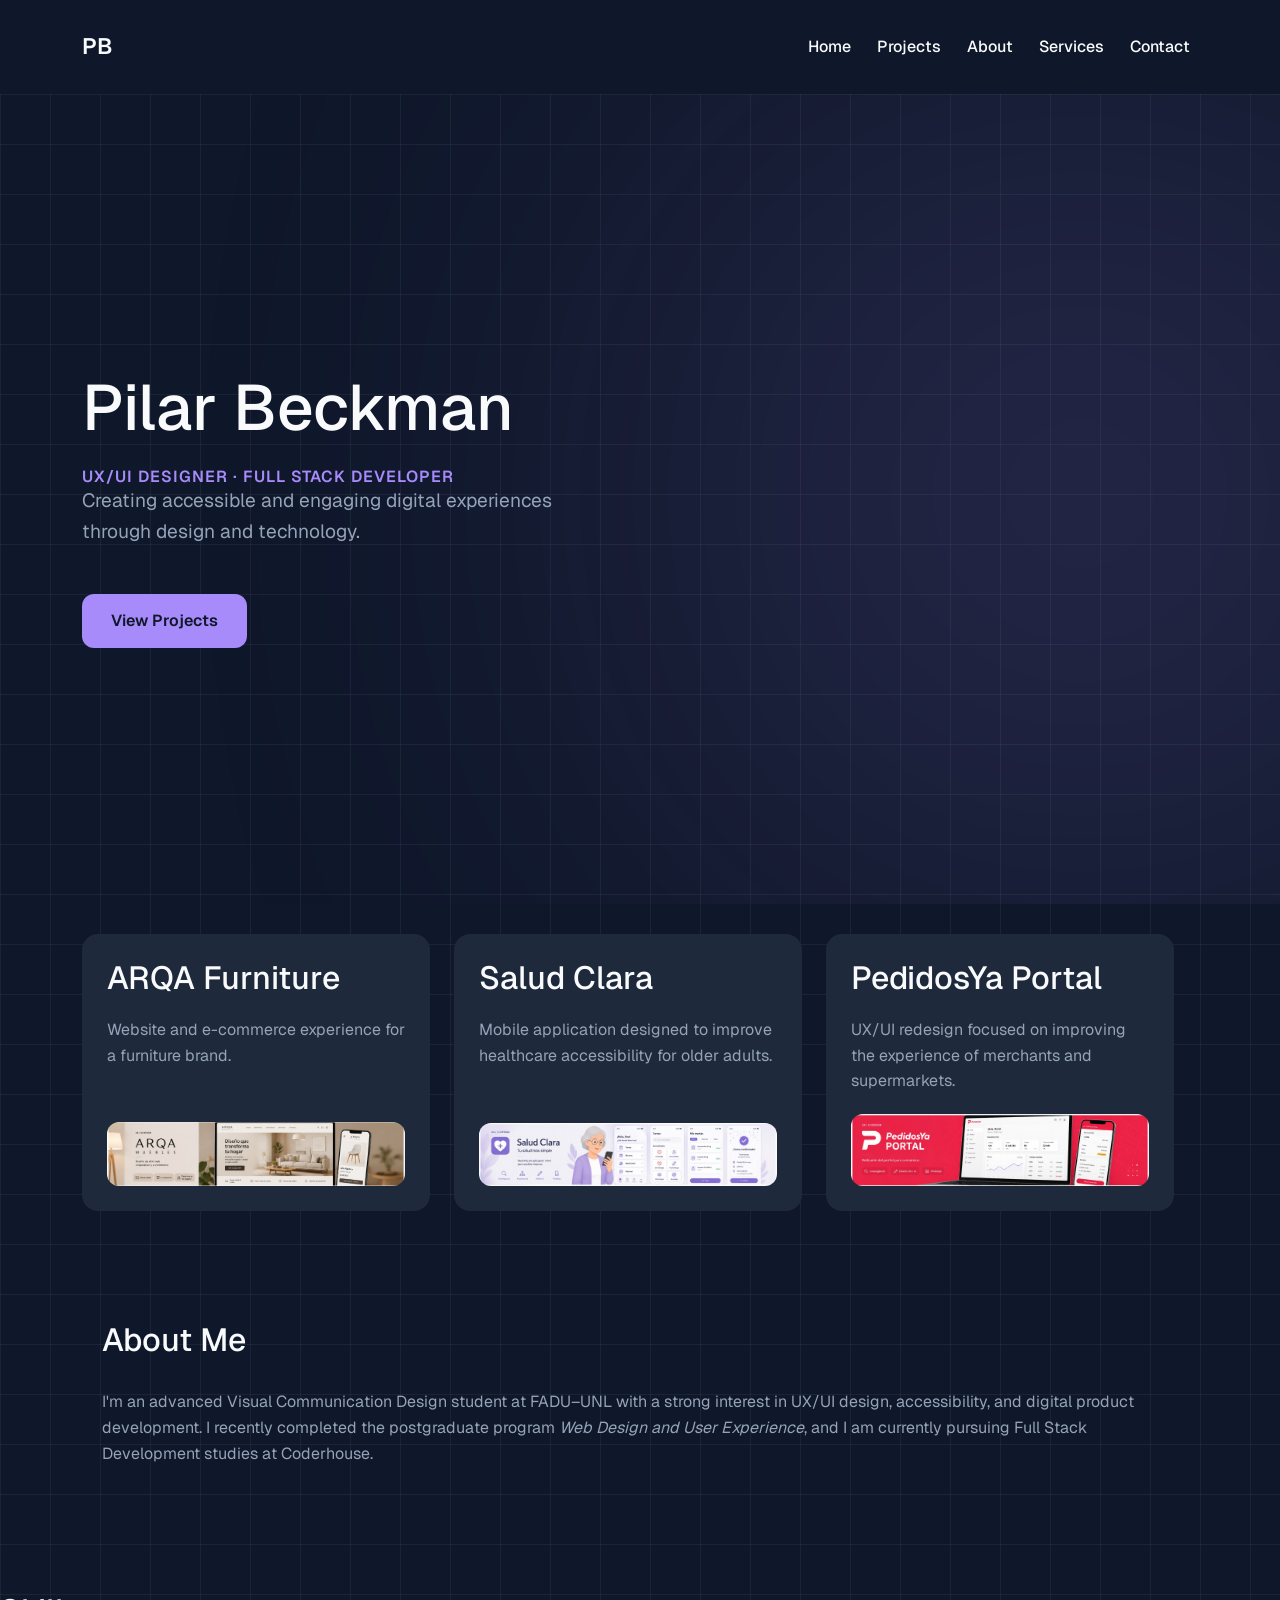
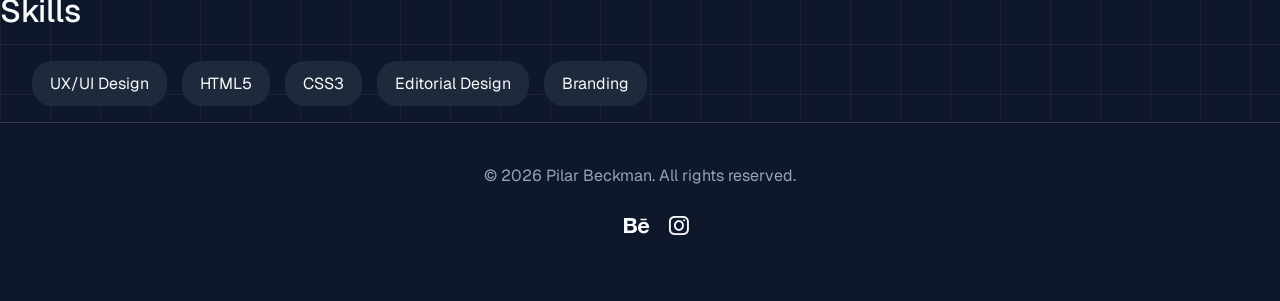
==== commit cc40e8da: "Entrega 8 - Animaciones AOS y SCSS" ====
--- a/index.html
+++ b/index.html
@@ -1,29 +1,59 @@
 <!DOCTYPE html>
+
 <html lang="en">
 
 <head>
+
     <meta charset="UTF-8">
+
     <meta name="viewport" content="width=device-width, initial-scale=1.0">
 
-    <!-- Google Fonts -->
+    <!-- *Google Fonts* -->
+
     <link rel="preconnect" href="https://fonts.googleapis.com">
-    <link rel="preconnect" href="https://fonts.gstatic.com" crossorigin>
-    <link href="https://fonts.googleapis.com/css2?family=Geist:wght@100..900&display=swap" rel="stylesheet">
-
-    <!-- Font Awesome -->
+
+    <link
+        rel="preconnect"
+        href="https://fonts.gstatic.com"
+        crossorigin>
+
+    <link
+        href="https://fonts.googleapis.com/css2?family=Geist:wght@100..900&display=swap"
+        rel="stylesheet">
+
+
+    <!-- *Font Awesome* -->
+
     <link
         rel="stylesheet"
         href="https://cdnjs.cloudflare.com/ajax/libs/font-awesome/6.5.2/css/all.min.css">
 
-    <!-- Bootstrap -->
+
+    <!-- *Bootstrap* -->
+
     <link
         href="https://cdn.jsdelivr.net/npm/bootstrap@5.3.7/dist/css/bootstrap.min.css"
         rel="stylesheet">
 
-    <!-- CSS propio -->
-    <link rel="stylesheet" href="./styles/styles.css">
-
-    <title>Pilar Beckman | Portfolio</title>
+
+    <!-- *AOS* -->
+
+    <link
+        href="https://unpkg.com/aos@2.3.1/dist/aos.css"
+        rel="stylesheet">
+
+
+    <!-- *CSS propio* -->
+
+    <link
+        rel="stylesheet"
+        href="./styles/styles.css">
+
+
+    <title>
+        Pilar Beckman | Portfolio
+    </title>
+
 </head>
 
 <body>
@@ -108,129 +138,146 @@
 
 
         <!-- HERO -->
-        <section class="hero">
-
-            <div class="glow"></div>
-
-            <article>
-
-                <h1>
-                    Pilar Beckman
-                </h1>
-
-                <h2 class="tag">
-                    UX/UI DESIGNER · FULL STACK DEVELOPER
-                </h2>
-
-                <p>
-                    Creating accessible and engaging digital experiences
-                    through design and technology.
-                </p>
-
-                <a href="./pages/proyectos.html" class="btn">
-                    View Projects
-                </a>
-
-            </article>
-
-        </section>
-
-
-        <!-- FEATURED PROJECTS -->
-        <section class="featured-projects">
-
-            <div class="container">
-
-                <div class="row g-4">
-
-                    <!-- PROJECT 1 -->
-                    <div class="col-12 col-md-6 col-lg-4">
-
-                        <article class="project-card">
-
-                            <h2>
-                                ARQA Furniture
-                            </h2>
-
-                            <p>
-                                Website and e-commerce experience for a furniture brand.
-                            </p>
-
-                            <figure>
-
-                                <img
-                                    src="./images/arqa.jpg"
-                                    alt="Homepage of ARQA Furniture website">
-
-                            </figure>
-
-                        </article>
-
-                    </div>
-
-
-                    <!-- PROJECT 2 -->
-                    <div class="col-12 col-md-6 col-lg-4">
-
-                        <article class="project-card">
-
-                            <h2>
-                                Salud Clara
-                            </h2>
-
-                            <p>
-                                Mobile application designed to improve healthcare
-                                accessibility for older adults.
-                            </p>
-
-                            <figure>
-
-                                <img
-                                    src="./images/saludclara.jpg"
-                                    alt="Salud Clara mobile application">
-
-                            </figure>
-
-                        </article>
-
-                    </div>
-
-
-                    <!-- PROJECT 3 -->
-                    <div class="col-12 col-md-6 col-lg-4">
-
-                        <article class="project-card">
-
-                            <h2>
-                                PedidosYa Portal
-                            </h2>
-
-                            <p>
-                                UX/UI redesign focused on improving the experience
-                                of merchants and supermarkets.
-                            </p>
-
-                            <figure>
-
-                                <img
-                                    src="./images/pedidosya.jpg"
-                                    alt="PedidosYa Portal redesign">
-
-                            </figure>
-
-                        </article>
-
-                    </div>
-
-                </div>
+<section class="hero" data-aos="fade-up">
+
+    <div class="glow"></div>
+
+    <div class="container">
+
+        <article>
+
+            <h1>
+                Pilar Beckman
+            </h1>
+
+            <h2
+                class="tag"
+                data-aos="fade-up"
+                data-aos-delay="150">
+
+                UX/UI DESIGNER · FULL STACK DEVELOPER
+
+            </h2>
+
+            <p>
+                Creating accessible and engaging digital experiences
+                through design and technology.
+            </p>
+
+            <a href="./pages/proyectos.html" class="btn">
+                View Projects
+            </a>
+
+        </article>
+
+    </div>
+
+</section>
+
+
+<!-- *FEATURED PROJECTS* -->
+
+<section class="featured-projects">
+
+    <div class="container">
+
+        <div class="row g-4">
+
+            <!-- *PROJECT 1* -->
+
+            <div class="col-12 col-md-6 col-lg-4">
+
+                <article class="project-card" data-aos="fade-up">
+
+                    <h2>
+                        ARQA Furniture
+                    </h2>
+
+                    <p>
+                        Website and e-commerce experience for a furniture brand.
+                    </p>
+
+                    <figure>
+
+                        <img
+                            src="./images/arqa.jpg"
+                            alt="Homepage of ARQA Furniture website">
+
+                    </figure>
+
+                </article>
 
             </div>
 
-        </section>
+
+            <!-- *PROJECT 2* -->
+
+            <div class="col-12 col-md-6 col-lg-4">
+
+                <article
+                        class="project-card"
+                        data-aos="fade-up"
+                        data-aos-delay="100">
+
+                        <h2>
+                            Salud Clara
+                        </h2>
+
+                        <p>
+                            Mobile application designed to improve healthcare
+                            accessibility for older adults.
+                        </p>
+
+        <figure>
+            <img
+                src="./images/saludclara.jpg"
+                alt="Salud Clara mobile application">
+        </figure>
+
+    </article>
+
+            </div>
+
+
+            <!-- *PROJECT 3* -->
+
+            <div class="col-12 col-md-6 col-lg-4">
+
+                <article
+                    class="project-card"
+                    data-aos="fade-up"
+                    data-aos-delay="200">
+
+                    <h2>
+                        PedidosYa Portal
+                    </h2>
+
+                    <p>
+                        UX/UI redesign focused on improving the experience
+                        of merchants and supermarkets.
+                    </p>
+
+                    <figure>
+
+                        <img
+                            src="./images/pedidosya.jpg"
+                            alt="PedidosYa Portal redesign">
+
+                    </figure>
+
+                </article>
+
+            </div>
+
+        </div>
+
+    </div>
+
+</section>
 
 
         <!-- ABOUT -->
-        <section class="about">
+        <section class="about" data-aos="fade-up">
 
             <article>
 
@@ -253,7 +300,7 @@
 
 
         <!-- SKILLS -->
-        <section class="skills">
+        <section class="skills" data-aos="fade-up">
 
             <h2>
                 Skills
@@ -261,23 +308,23 @@
 
             <ul>
 
-                <li>
+                <li data-aos="fade-up" data-aos-delay="100">
                     UX/UI Design
                 </li>
 
-                <li>
+                <li data-aos="fade-up" data-aos-delay="200">
                     HTML5
                 </li>
 
-                <li>
+                <li data-aos="fade-up" data-aos-delay="300">
                     CSS3
                 </li>
 
-                <li>
+                <li data-aos="fade-up" data-aos-delay="400">
                     Editorial Design
                 </li>
 
-                <li>
+                <li data-aos="fade-up" data-aos-delay="500">
                     Branding
                 </li>
 
@@ -322,10 +369,36 @@
     </footer>
 
 
-    <!-- Bootstrap JavaScript -->
-    <script
-        src="https://cdn.jsdelivr.net/npm/bootstrap@5.3.7/dist/js/bootstrap.bundle.min.js">
-    </script>
+<!-- Bootstrap JavaScript -->
+<script
+    src="https://cdn.jsdelivr.net/npm/bootstrap@5.3.7/dist/js/bootstrap.bundle.min.js">
+</script>
+
+<!-- AOS JavaScript -->
+<script src="https://unpkg.com/aos@2.3.1/dist/aos.js"></script>
+
+<!-- Inicializar AOS -->
+<!-- *Bootstrap JavaScript* -->
+
+<script
+    src="https://cdn.jsdelivr.net/npm/bootstrap@5.3.7/dist/js/bootstrap.bundle.min.js">
+</script>
+
+
+<!-- *AOS JavaScript* -->
+
+<script
+    src="https://unpkg.com/aos@2.3.1/dist/aos.js">
+</script>
+
+
+<!-- *Inicializar AOS* -->
+
+<script>
+
+    AOS.init();
+
+</script>
 
 </body>
 
--- a/styles/styles.css
+++ b/styles/styles.css
@@ -1,513 +1,403 @@
-/* ============================
-   RESET
-============================ */
-
-* {
-    margin: 0;
-    padding: 0;
-    box-sizing: border-box;
-}
-
-
-/* ============================
-   VARIABLES
-============================ */
-
-:root {
-    --background: #0F172A;
-    --surface: #1E293B;
-    --text: #F8FAFC;
-    --text-secondary: #94A3B8;
-    --accent: #A78BFA;
-}
-
-
-/* ============================
-   CONFIGURACIÓN GENERAL
-============================ */
-
-html {
-    scroll-behavior: smooth;
-}
-
-body {
-    font-family: "Geist", sans-serif;
-    background: var(--background);
-    color: var(--text);
-    line-height: 1.6;
-    overflow-x: hidden;
-}
-
-
-/* ============================
-   HEADER
-============================ */
-
-header {
-    position: relative;
-    z-index: 5;
-}
-
-.navbar {
-    padding: 24px 0;
-}
-
-.navbar-brand {
-    color: var(--text);
-    font-size: 1.4rem;
-    font-weight: 600;
-    letter-spacing: -0.5px;
-}
-
-.nav-link {
-    color: var(--text);
-    font-weight: 500;
-    transition: 0.3s;
-}
-
-.nav-link:hover,
-.nav-link:focus {
-    color: var(--accent);
-}
-
-.navbar-toggler {
-    border-color: var(--text);
-}
-
-.navbar-toggler-icon {
-    filter: invert(1);
-}
-
-
-/* ============================
-   MAIN
-============================ */
-
-main {
-    position: relative;
-    overflow: hidden;
-}
-
-section {
-    display: flex;
-    flex-direction: column;
-    gap: 24px;
-    padding: 80px 8%;
-    position: relative;
-    z-index: 2;
-}
-
-
-/* ============================
-   HOME - CSS GRID
-============================ */
-
-.home-grid {
-    display: grid;
-
-    grid-template-columns: 1fr;
-
-    grid-template-areas:
-        "hero"
-        "featured"
-        "about"
-        "skills";
-
-    gap: 20px;
-}
-
-
-/* ============================
-   GRID BACKGROUND
-============================ */
-
-.grid-bg {
-    position: absolute;
-    inset: 0;
-
-    background-image:
-        linear-gradient(
-            rgba(255, 255, 255, 0.05) 1px,
-            transparent 1px
-        ),
-        linear-gradient(
-            90deg,
-            rgba(255, 255, 255, 0.05) 1px,
-            transparent 1px
-        );
-
-    background-size: 50px 50px;
-
-    z-index: 0;
-}
-
-
-/* ============================
-   HERO
-============================ */
-
-.hero {
-    grid-area: hero;
-
-    min-height: auto;
-
-    display: flex;
-    flex-direction: column;
-    justify-content: center;
-
-    padding: 40px 8%;
-
-    position: relative;
-    overflow: hidden;
-}
-
-.hero article {
-    width: 100%;
-    max-width: 650px;
-
-    position: relative;
-    z-index: 1;
-}
-
-.hero h1 {
-    font-size: clamp(2.3rem, 6vw, 4rem);
-    margin: 20px 0;
-}
-
-.tag {
-    color: var(--accent);
-    font-weight: 600;
-    letter-spacing: 1px;
-    margin: 0;
-    font-size: 1rem;
-}
-
-.hero p {
-    font-size: 1.2rem;
-    max-width: 500px;
-}
-
-.glow {
-    position: absolute;
-
-    width: 700px;
-    height: 700px;
-
-    background: var(--accent);
-
-    border-radius: 50%;
-
-    filter: blur(250px);
-
-    opacity: 0.25;
-
-    top: 50px;
-    right: -150px;
-
-    z-index: 0;
-}
-
-
-/* ============================
-   TIPOGRAFÍA
-============================ */
-
-h1 {
-    font-size: 2.5rem;
-}
-
-h2 {
-    font-size: 2rem;
-    margin-bottom: 30px;
-}
-
-p {
-    color: var(--text-secondary);
-}
-
-
-/* ============================
-   BOTÓN
-============================ */
-
-.btn {
-    display: inline-block;
-
-    margin-top: 30px;
-
-    background: var(--accent);
-    color: #0F172A;
-
-    padding: 14px 28px;
-
-    border-radius: 12px;
-
-    text-decoration: none;
-
-    font-weight: 600;
-
-    transition: 0.3s;
-}
-
-.btn:hover {
-    transform: translateY(-5px);
-    box-shadow: 0 10px 20px rgba(0, 0, 0, 0.25);
-}
-
-.btn:active {
-    transform: translateY(0);
-}
-
-
-/* ============================
-   PROYECTOS DESTACADOS - INDEX
-============================ */
-
-.featured-projects {
-    grid-area: featured;
-}
-
-.featured-projects .row {
-    width: 100%;
-}
-
-.featured-projects article {
-    display: grid;
-
-    grid-template-columns: 1fr;
-
-    gap: 20px;
-
-    background: var(--surface);
-
-    padding: 25px;
-
-    border-radius: 16px;
-
-    height: 100%;
-}
-
-figure {
-    margin: 0;
-}
-
-figure img {
-    width: 100%;
-    height: auto;
-
-    border-radius: 12px;
-
-    display: block;
-}
-
-figcaption {
-    margin-top: 10px;
-    color: var(--text-secondary);
-}
-
-
-/* ============================
-   ABOUT - HOME
-============================ */
-
-.about {
-    grid-area: about;
-}
-
-
-/* ============================
-   SKILLS
-============================ */
-
-.skills {
-    grid-area: skills;
-}
-
-.skills ul {
-    display: flex;
-    flex-wrap: wrap;
-
-    gap: 15px;
-
-    list-style: none;
-}
-
-.skills li {
-    background: var(--surface);
-
-    padding: 10px 18px;
-
-    border-radius: 20px;
-}
-
-
-/* ============================
-   PÁGINA PROJECTS
-============================ */
-
-.projects {
-    padding: 80px 8%;
-}
-
-.projects-container {
-    display: grid;
-
-    grid-template-columns: 1fr;
-
-    gap: 30px;
-
-    grid-template-areas:
-        "project1"
-        "project2"
-        "project3";
-}
-
-.project-card:nth-child(1) {
-    grid-area: project1;
-}
-
-.project-card:nth-child(2) {
-    grid-area: project2;
-}
-
-.project-card:nth-child(3) {
-    grid-area: project3;
-}
-
-.project-card {
-    background: var(--surface);
-
-    padding: 25px;
-
-    border-radius: 16px;
-}
-
-.project-card img {
-    width: 100%;
-
-    border-radius: 12px;
-}
-
-
-/* ============================
-   PÁGINA ABOUT
-============================ */
-
-.profile-photo {
-    max-width: 280px;
-    margin-top: 30px;
-}
-
-.profile-photo img {
-    width: 100%;
-    border-radius: 12px;
-}
-
-
-/* ============================
-   PÁGINA SERVICES
-============================ */
-
-.service-photo {
-    max-width: 400px;
-    margin-top: 30px;
-}
-
-.service-photo img {
-    width: 100%;
-    border-radius: 12px;
-}
-
-
-/* ============================
-   FOOTER - FLEXBOX
-============================ */
-
-footer {
-    border-top: 1px solid rgba(255, 255, 255, 0.15);
-
-    text-align: center;
-
-    padding: 40px;
-}
-
-footer ul {
-    margin-top: 20px;
-
-    display: flex;
-
-    justify-content: center;
-
-    gap: 20px;
-
-    list-style: none;
-}
-
-footer a {
-    color: var(--text);
-
-    font-size: 1.4rem;
-}
-
-
-/* ============================
-   TABLET
-============================ */
-
-@media (min-width: 768px) {
-
-    .hero {
-        min-height: calc(100vh - 90px);
-    }
-
-    .hero h1 {
-        font-size: 3.2rem;
-    }
-
-    .projects-container {
-        grid-template-columns: repeat(2, 1fr);
-
-        grid-template-areas:
-            "project1 project2"
-            "project3 project3";
-    }
-
-}
-
-
-/* ============================
-   DESKTOP
-============================ */
-
-@media (min-width: 1024px) {
-
-    .home-grid {
-        grid-template-columns: 1fr 1fr;
-
-        grid-template-areas:
-            "hero hero"
-            "featured about"
-            "skills skills";
-
-        gap: 30px;
-    }
-
-    .hero h1 {
-        font-size: clamp(2.5rem, 6vw, 4rem);
-    }
-
-    .projects-container {
-        grid-template-columns: repeat(3, 1fr);
-
-        grid-template-areas:
-            "project1 project2 project3";
-    }
-
-    .featured-projects article {
-        grid-template-columns: 1fr 1fr;
-
-        align-items: center;
-    }
-
-}
-
+* {
+  margin: 0;
+  padding: 0;
+  box-sizing: border-box;
+}
+
+html {
+  scroll-behavior: smooth;
+}
+
+body {
+  font-family: "Geist", sans-serif;
+  background: #0F172A;
+  color: #F8FAFC;
+  line-height: 1.6;
+  overflow-x: hidden;
+}
+
+main {
+  position: relative;
+  overflow: hidden;
+}
+
+section {
+  position: relative;
+  z-index: 2;
+}
+
+p {
+  color: #94A3B8;
+}
+
+figure {
+  margin: 0;
+}
+figure img {
+  width: 100%;
+  height: auto;
+  border-radius: 12px;
+  display: block;
+}
+
+figcaption {
+  margin-top: 10px;
+  color: #94A3B8;
+}
+
+h1 {
+  font-size: 2.5rem;
+}
+
+h2 {
+  font-size: 2rem;
+  margin-bottom: 30px;
+}
+
+header {
+  position: relative;
+  z-index: 5;
+}
+
+.navbar {
+  padding: 24px 0;
+}
+
+.navbar-brand {
+  color: #F8FAFC;
+  font-size: 1.4rem;
+  font-weight: 600;
+  letter-spacing: -0.5px;
+}
+
+.nav-link {
+  color: #F8FAFC;
+  font-weight: 500;
+  transition: 0.3s;
+}
+.nav-link:hover, .nav-link:focus {
+  color: #A78BFA;
+}
+
+.navbar-toggler {
+  border-color: #F8FAFC;
+}
+
+.navbar-toggler-icon {
+  filter: invert(1);
+}
+
+.navbar-collapse {
+  margin-top: 20px;
+}
+
+.navbar-nav {
+  gap: 10px;
+}
+
+@media (min-width: 992px) {
+  .navbar-collapse {
+    margin-top: 0;
+  }
+}
+footer {
+  border-top: 1px solid rgba(255, 255, 255, 0.15);
+  text-align: center;
+  padding: 40px;
+}
+footer ul {
+  margin-top: 20px;
+  display: flex;
+  justify-content: center;
+  gap: 20px;
+  list-style: none;
+}
+footer a {
+  color: #F8FAFC;
+  font-size: 1.4rem;
+}
+
+.btn {
+  display: inline-block;
+  margin-top: 30px;
+  padding: 14px 28px;
+  border-radius: 12px;
+  text-decoration: none;
+  font-weight: 600;
+  transition: 0.3s;
+}
+
+.btn {
+  background: #A78BFA;
+  color: #0F172A;
+}
+.btn:hover {
+  transform: translateY(-5px);
+  box-shadow: 0 10px 20px rgba(0, 0, 0, 0.25);
+}
+.btn:active {
+  transform: translateY(0);
+}
+
+.about-content {
+  display: flex;
+  align-items: center;
+  justify-content: center;
+  gap: 60px;
+}
+
+.about-image {
+  width: 280px;
+  flex-shrink: 0;
+}
+
+.about-image img {
+  width: 100%;
+  height: auto;
+  display: block;
+  border-radius: 20px;
+  object-fit: cover;
+}
+
+.about-content article {
+  max-width: 600px;
+}
+
+@media (max-width: 768px) {
+  .about-content {
+    flex-direction: column;
+    gap: 30px;
+  }
+  .about-image {
+    width: 220px;
+  }
+  .about-content article {
+    text-align: center;
+  }
+}
+.featured-projects {
+  grid-area: featured;
+}
+.featured-projects .row {
+  width: 100%;
+}
+.featured-projects .row > div {
+  display: flex;
+}
+
+.project-card {
+  width: 100%;
+  height: 100%;
+  background: #1E293B;
+  padding: 25px;
+  border-radius: 16px;
+  display: flex;
+  flex-direction: column;
+  gap: 20px;
+}
+.project-card h2 {
+  margin-bottom: 0;
+}
+.project-card p {
+  margin-bottom: 0;
+}
+.project-card figure {
+  margin-top: auto;
+}
+.project-card img {
+  width: 100%;
+  height: auto;
+  border-radius: 12px;
+  display: block;
+}
+
+.home-grid {
+  display: grid;
+  grid-template-columns: 1fr;
+  grid-template-areas: "hero" "featured" "about" "skills";
+  gap: 20px;
+}
+
+.grid-bg {
+  position: absolute;
+  inset: 0;
+  background-image: linear-gradient(rgba(255, 255, 255, 0.05) 1px, transparent 1px), linear-gradient(90deg, rgba(255, 255, 255, 0.05) 1px, transparent 1px);
+  background-size: 50px 50px;
+  z-index: 0;
+}
+
+.hero {
+  grid-area: hero;
+  min-height: auto;
+  display: flex;
+  flex-direction: column;
+  justify-content: center;
+  padding: 40px 0;
+  position: relative;
+  overflow: hidden;
+}
+.hero .container {
+  width: 100%;
+}
+.hero article {
+  width: 100%;
+  max-width: 650px;
+  position: relative;
+  z-index: 1;
+}
+.hero h1 {
+  font-size: clamp(2.3rem, 6vw, 4rem);
+  margin: 20px 0;
+}
+.hero p {
+  font-size: 1.2rem;
+  max-width: 500px;
+}
+
+.tag {
+  color: #A78BFA;
+  font-weight: 600;
+  letter-spacing: 1px;
+  margin: 0;
+  font-size: 1rem;
+}
+
+.glow {
+  position: absolute;
+  width: 700px;
+  height: 700px;
+  background: #A78BFA;
+  border-radius: 50%;
+  filter: blur(250px);
+  opacity: 0.25;
+  top: 50px;
+  right: -150px;
+  z-index: 0;
+}
+
+.about {
+  grid-area: about;
+}
+
+.skills {
+  grid-area: skills;
+}
+.skills ul {
+  display: flex;
+  flex-wrap: wrap;
+  gap: 15px;
+  list-style: none;
+}
+.skills li {
+  background: #1E293B;
+  padding: 10px 18px;
+  border-radius: 20px;
+}
+
+.projects {
+  padding: 80px 8%;
+}
+
+.projects-container {
+  width: 100%;
+}
+
+@media (min-width: 768px) {
+  .hero {
+    min-height: calc(100vh - 90px);
+  }
+  .hero h1 {
+    font-size: 3.2rem;
+  }
+}
+@media (min-width: 1024px) {
+  .home-grid {
+    grid-template-columns: 1fr 1fr;
+    grid-template-areas: "hero hero" "featured featured" "about about" "skills skills";
+    gap: 30px;
+  }
+  .hero h1 {
+    font-size: clamp(2.5rem, 6vw, 4rem);
+  }
+}
+.about {
+  padding: 80px 8%;
+}
+
+.about .container {
+  width: 100%;
+}
+
+.about-content {
+  display: flex;
+  flex-direction: row;
+  align-items: center;
+  justify-content: flex-start;
+  gap: 80px;
+  width: 100%;
+}
+
+/* FOTO */
+.about-image {
+  width: 280px;
+  min-width: 280px;
+  height: 350px;
+}
+
+.about-image img {
+  display: block;
+  width: 280px !important;
+  height: 350px !important;
+  object-fit: cover;
+  border-radius: 16px;
+}
+
+/* TEXTO */
+.about-content article {
+  width: auto;
+  max-width: 600px;
+  flex: 0 1 600px;
+}
+
+.about-content article h1 {
+  margin: 0 0 30px 0;
+}
+
+.about-content article p {
+  margin: 0;
+  font-size: 1.1rem;
+  line-height: 1.7;
+}
+
+/* CELULAR */
+@media (max-width: 767px) {
+  .about-content {
+    flex-direction: column;
+    align-items: center;
+    gap: 40px;
+  }
+  .about-image {
+    width: 220px;
+    min-width: 220px;
+    height: 280px;
+  }
+  .about-image img {
+    width: 220px !important;
+    height: 280px !important;
+  }
+  .about-content article {
+    width: 100%;
+    max-width: 600px;
+    text-align: center;
+  }
+}
+.service-photo {
+  max-width: 400px;
+  margin-top: 30px;
+}
+.service-photo img {
+  width: 100%;
+  border-radius: 12px;
+}
+
+/*# sourceMappingURL=styles.css.map */
